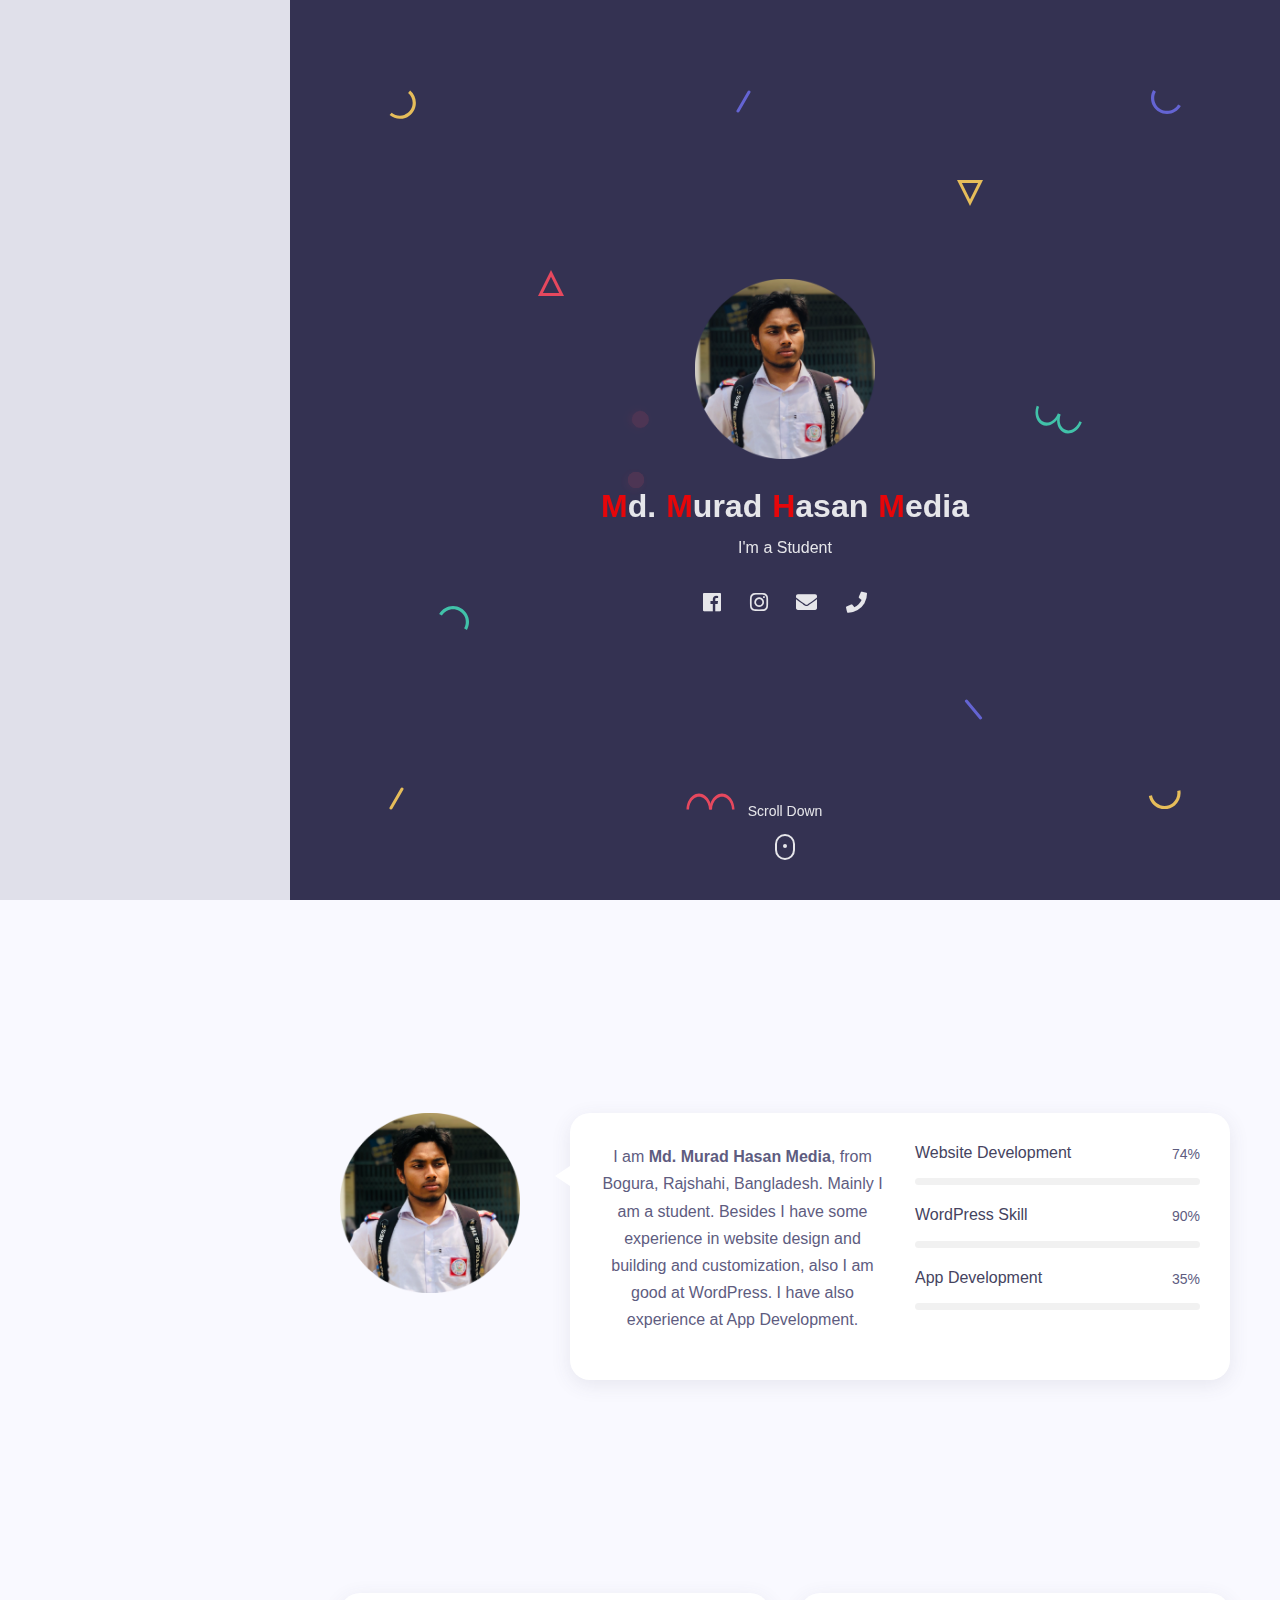
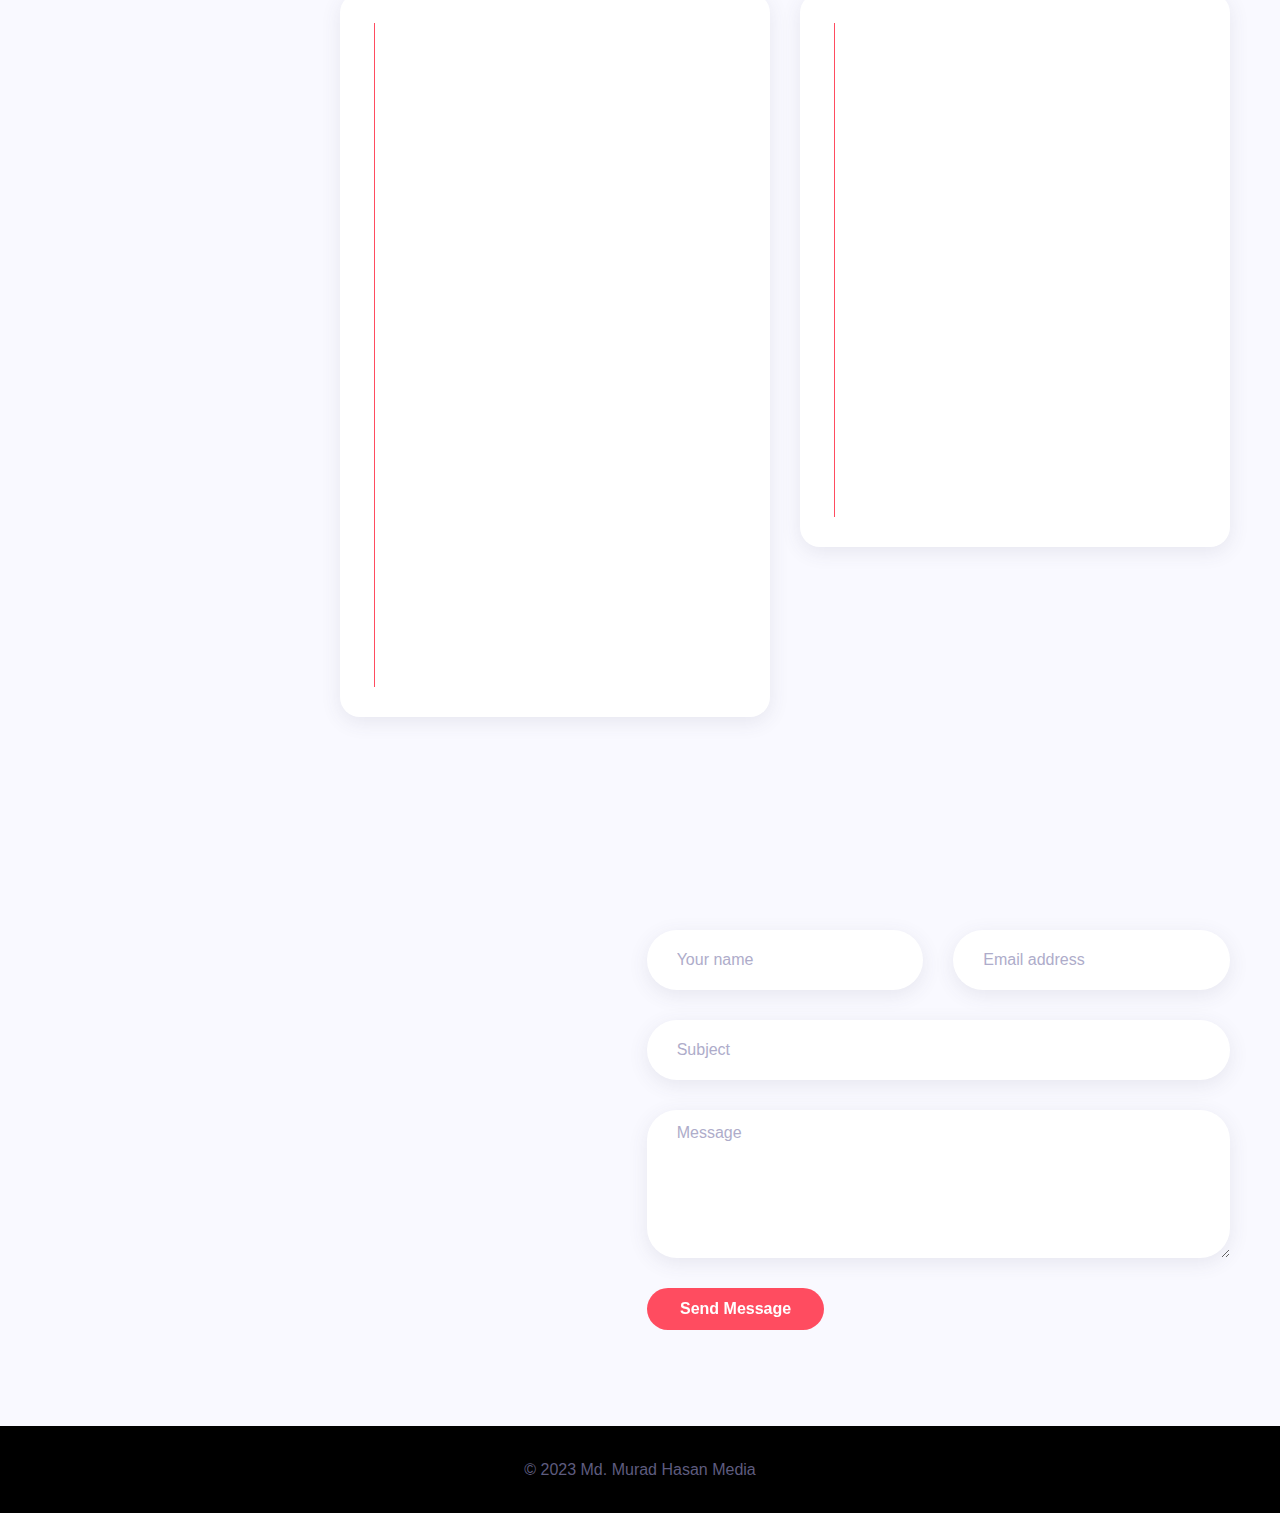
==== index.html @ c16dba88 "Update index.html" ====
<!DOCTYPE html>
<html lang="en-US">

<head>
	<meta http-equiv="Content-Type" content="text/html; charset=UTF-8">
	<title>Md. Murad Hasan Media's Portfolio</title>
	<meta name="description" content="Md. Murad Hasan Media's Portfolio">
	<meta name="viewport" content="width=device-width, initial-scale=1, maximum-scale=1">
	<link rel="shortcut icon" type="image/x-icon" href="images/favicon.png">

	<!-- STYLESHEETS -->
	<link rel="stylesheet" href="css/bootstrap.min.css" type="text/css" media="all">
	<link rel="stylesheet" href="css/all.min.css" type="text/css" media="all">
	<link rel="stylesheet" href="css/simple-line-icons.css" type="text/css" media="all">
	<link rel="stylesheet" href="css/slick.css" type="text/css" media="all">
	<link rel="stylesheet" href="css/animate.css" type="text/css" media="all">
	<link rel="stylesheet" href="css/magnific-popup.css" type="text/css" media="all">
	<link rel="stylesheet" href="css/style.css" type="text/css" media="all">

	<!--[if lt IE 9]>
      <script src="https://oss.maxcdn.com/html5shiv/3.7.2/html5shiv.min.js"></script>
      <script src="https://oss.maxcdn.com/respond/1.4.2/respond.min.js"></script>
    <![endif]-->

</head>

<body>

<!-- Preloader -->
<div id="preloader">
	<div class="outer">
		<!-- Google Chrome -->
		<div class="infinityChrome">
			<div></div>
			<div></div>
			<div></div>
		</div>

		<!-- Safari and others -->
		<div class="infinity">
			<div>
				<span></span>
			</div>
			<div>
				<span></span>
			</div>
			<div>
				<span></span>
			</div>
		</div>
		<!-- Stuff -->
		<svg xmlns="http://www.w3.org/2000/svg" version="1.1" class="goo-outer">
			<defs>
				<filter id="goo">
					<feGaussianBlur in="SourceGraphic" stdDeviation="6" result="blur" />
					<feColorMatrix in="blur" values="1 0 0 0 0  0 1 0 0 0  0 0 1 0 0  0 0 0 18 -7" result="goo" />
					<feBlend in="SourceGraphic" in2="goo" />
				</filter>
			</defs>
		</svg>
	</div>
</div>


<!-- main layout -->
<main class="content">
	
	<!-- section home -->
	<section id="home" class="home d-flex align-items-center">
		<div class="container">

			<!-- intro -->
			<div class="intro">
				<!-- avatar image -->
				<img src="images/profile-pic.png" width="180px" height="200px" alt="Md. Murad Hasan Media" class="mb-4" />

				<!-- info -->
				<h1 class="mb-2 mt-0"><b><font size="6" color="#ff0000">M</font><font size="6" color="#fff">d.</font> <font size="6" color="#ff0000">M</font><font size="6" color="#fff">urad</font> <font size="6" color="#ff0000">H</font><font size="6" color="#fff">asan</font> <font size="6" color="#ff0000">M</font><font size="6" color="#fff">edia</font></b></h1>
				<span>I'm a <span class="text-rotating">Student, Website Designer, Front-End Developer, WordPress Developer, App Developer</span></span>

				<!-- social icons -->
				<ul class="social-icons light list-inline mb-0 mt-4">
					<li class="list-inline-item"><a href="https://www.facebook.com/profile.php?id=100051985358436"><i class="fab fa-facebook"></i></a></li>
					<li class="list-inline-item"><a href="https://instagram.com/mdmuradhasanmedia"><i class="fab fa-instagram"></i></a></li>
					<li class="list-inline-item"><a href="mailto: mdmuradhasanmedia@gmail.com"><i class="fa fa-envelope"></i></a></li>
					
                    <li class="list-inline-item"><a href="tel:+8801576441820"><i class="fa fa-phone"></i></a></li>
					
				</ul>

				
			</div>
			
			<!-- scroll down mouse wheel -->
			<div class="scroll-down">
				<a href="#about" class="mouse-wrapper">
					<span>Scroll Down</span>
					<span class="mouse">
						<span class="wheel"></span>
					</span>
				</a>
			</div>

			<!-- parallax layers -->
			<div class="parallax" data-relative-input="true">

				<svg width="27" height="29" data-depth="0.3" class="layer p1" xmlns="http://www.w3.org/2000/svg"><path d="M21.15625.60099c4.37954 3.67487 6.46544 9.40612 5.47254 15.03526-.9929 5.62915-4.91339 10.30141-10.2846 12.25672-5.37122 1.9553-11.3776.89631-15.75715-2.77856l2.05692-2.45134c3.50315 2.93948 8.3087 3.78663 12.60572 2.22284 4.297-1.5638 7.43381-5.30209 8.22768-9.80537.79387-4.50328-.8749-9.08872-4.37803-12.02821L21.15625.60099z" fill="#FFD15C" fill-rule="evenodd"/></svg>

				<svg width="26" height="26" data-depth="0.2" class="layer p2" xmlns="http://www.w3.org/2000/svg"><path d="M13 3.3541L2.42705 24.5h21.1459L13 3.3541z" stroke="#FF4C60" stroke-width="3" fill="none" fill-rule="evenodd"/></svg>

				<svg width="30" height="25" data-depth="0.3" class="layer p3" xmlns="http://www.w3.org/2000/svg"><path d="M.1436 8.9282C3.00213 3.97706 8.2841.92763 14.00013.92796c5.71605.00032 10.9981 3.04992 13.85641 8 2.8583 4.95007 2.8584 11.0491-.00014 16.00024l-2.77128-1.6c2.28651-3.96036 2.28631-8.84002.00011-12.8002-2.2862-3.96017-6.5124-6.40017-11.08513-6.4-4.57271.00018-8.79872 2.43984-11.08524 6.4002l-2.77128-1.6z" fill="#44D7B6" fill-rule="evenodd"/></svg>

				<svg width="15" height="23" data-depth="0.6" class="layer p4" xmlns="http://www.w3.org/2000/svg"><rect transform="rotate(30 9.86603 10.13397)" x="7" width="3" height="25" rx="1.5" fill="#FFD15C" fill-rule="evenodd"/></svg>

				<svg width="15" height="23" data-depth="0.2" class="layer p5" xmlns="http://www.w3.org/2000/svg"><rect transform="rotate(30 9.86603 10.13397)" x="7" width="3" height="25" rx="1.5" fill="#6C6CE5" fill-rule="evenodd"/></svg>

				<svg width="49" height="17" data-depth="0.5" class="layer p6" xmlns="http://www.w3.org/2000/svg"><g fill="#FF4C60" fill-rule="evenodd"><path d="M.5 16.5c0-5.71709 2.3825-10.99895 6.25-13.8567 3.8675-2.85774 8.6325-2.85774 12.5 0C23.1175 5.50106 25.5 10.78292 25.5 16.5H23c0-4.57303-1.90625-8.79884-5-11.08535-3.09375-2.28652-6.90625-2.28652-10 0C4.90625 7.70116 3 11.92697 3 16.5H.5z"/><path d="M23.5 16.5c0-5.71709 2.3825-10.99895 6.25-13.8567 3.8675-2.85774 8.6325-2.85774 12.5 0C46.1175 5.50106 48.5 10.78292 48.5 16.5H46c0-4.57303-1.90625-8.79884-5-11.08535-3.09375-2.28652-6.90625-2.28652-10 0-3.09375 2.28651-5 6.51232-5 11.08535h-2.5z"/></g></svg>

				<svg width="26" height="26" data-depth="0.4" class="layer p7" xmlns="http://www.w3.org/2000/svg"><path d="M13 22.6459L2.42705 1.5h21.1459L13 22.6459z" stroke="#FFD15C" stroke-width="3" fill="none" fill-rule="evenodd"/></svg>

				<svg width="19" height="21" data-depth="0.3" class="layer p8" xmlns="http://www.w3.org/2000/svg"><rect transform="rotate(-40 6.25252 10.12626)" x="7" width="3" height="25" rx="1.5" fill="#6C6CE5" fill-rule="evenodd"/></svg>

				<svg width="30" height="25" data-depth="0.3" data-depth-y="-1.30" class="layer p9" xmlns="http://www.w3.org/2000/svg"><path d="M29.8564 16.0718c-2.85854 4.95114-8.1405 8.00057-13.85654 8.00024-5.71605-.00032-10.9981-3.04992-13.85641-8-2.8583-4.95007-2.8584-11.0491.00014-16.00024l2.77128 1.6c-2.28651 3.96036-2.28631 8.84002-.00011 12.8002 2.2862 3.96017 6.5124 6.40017 11.08513 6.4 4.57271-.00018 8.79872-2.43984 11.08524-6.4002l2.77128 1.6z" fill="#6C6CE5" fill-rule="evenodd"/></svg>

				<svg width="47" height="29" data-depth="0.2" class="layer p10" xmlns="http://www.w3.org/2000/svg"><g fill="#44D7B6" fill-rule="evenodd"><path d="M46.78878 17.19094c-1.95535 5.3723-6.00068 9.52077-10.61234 10.8834-4.61167 1.36265-9.0893-.26708-11.74616-4.27524-2.65686-4.00817-3.08917-9.78636-1.13381-15.15866l2.34923.85505c-1.56407 4.29724-1.2181 8.92018.90705 12.12693 2.12514 3.20674 5.70772 4.5107 9.39692 3.4202 3.68921-1.0905 6.92581-4.40949 8.48988-8.70673l2.34923.85505z"/><path d="M25.17585 9.32448c-1.95535 5.3723-6.00068 9.52077-10.61234 10.8834-4.61167 1.36264-9.0893-.26708-11.74616-4.27525C.16049 11.92447-.27182 6.14628 1.68354.77398l2.34923.85505c-1.56407 4.29724-1.2181 8.92018.90705 12.12692 2.12514 3.20675 5.70772 4.5107 9.39692 3.4202 3.68921-1.0905 6.92581-4.40948 8.48988-8.70672l2.34923.85505z"/></g></svg>

				<svg width="33" height="20" data-depth="0.5" class="layer p11" xmlns="http://www.w3.org/2000/svg"><path d="M32.36774.34317c.99276 5.63023-1.09332 11.3614-5.47227 15.03536-4.37895 3.67396-10.3855 4.73307-15.75693 2.77837C5.76711 16.2022 1.84665 11.53014.8539 5.8999l3.15139-.55567c.7941 4.50356 3.93083 8.24147 8.22772 9.8056 4.29688 1.56413 9.10275.71673 12.60554-2.2227C28.34133 9.98771 30.01045 5.4024 29.21635.89884l3.15139-.55567z" fill="#FFD15C" fill-rule="evenodd"/></svg>

			</div>
		</div>
		
	</section>

	<!-- section about -->
	<section id="about">

		<div class="container">
			
			<!-- section title -->
			<h2 class="section-title wow fadeInUp">About Me</h2>

			<div class="spacer" data-height="60"></div>
			
			<div class="row">

				<div class="col-md-3">
					<div class="text-center text-md-left">
						<!-- avatar image -->
						<img src="images/profile-pic.png" width="180px" height="200px" alt="Md. Murad Hasan Media" />
					</div>
					<div class="spacer d-md-none d-lg-none" data-height="30"></div>
				</div>

				<div class="col-md-9 triangle-left-md triangle-top-sm">
					<div class="rounded bg-white shadow-dark padding-30">
						<div class="row">
							<div class="col-md-6">
								<!-- about text -->
								<center> <p>I am <b>Md. Murad Hasan Media</b>, from Bogura, Rajshahi, Bangladesh. Mainly I am a student. Besides I have some experience in website design and building and customization, also I am good at WordPress. I have also experience at App Development.</p> </center>
							
								<div class="spacer d-md-none d-lg-none" data-height="30"></div>
							</div>
							<div class="col-md-6">
								<!-- skill item -->
								<div class="skill-item">
									<div class="skill-info clearfix">
										<h4 class="float-left mb-3 mt-0">Website Development</h4>
										<span class="float-right">74%</span>
									</div>
									<div class="progress">
										<div class="progress-bar data-background" role="progressbar" aria-valuemin="0" aria-valuemax="100" aria-valuenow="74" data-color="#FFD15C">
										</div>
									</div>
									<div class="spacer" data-height="20"></div>
								</div>

								<!-- skill item -->
								<div class="skill-item">
									<div class="skill-info clearfix">
										<h4 class="float-left mb-3 mt-0">WordPress Skill</h4>
										<span class="float-right">90%</span>
									</div>
									<div class="progress">
										<div class="progress-bar data-background" role="progressbar" aria-valuemin="0" aria-valuemax="100" aria-valuenow="90" data-color="#FF4C60">
										</div>
									</div>
									<div class="spacer" data-height="20"></div>
								</div>

								<!-- skill item -->
								<div class="skill-item">
									<div class="skill-info clearfix">
										<h4 class="float-left mb-3 mt-0">App Development</h4>
										<span class="float-right">35%</span>
									</div>
									<div class="progress">
										<div class="progress-bar data-background" role="progressbar" aria-valuemin="0" aria-valuemax="100" aria-valuenow="35" data-color="#6C6CE5">
										</div>
									</div>
								</div>
							</div>
						</div>
					</div>
				</div>

			</div>
			<!-- row end -->

			
	</section>
	
	<!-- section experience -->
	<section id="experience">

		<div class="container">
			
			<!-- section title -->
			<h2 class="section-title wow fadeInUp">Experience</h2>

			<div class="spacer" data-height="60"></div>
			
			<div class="row">

				<div class="col-md-6">
					
					<!-- timeline wrapper -->
					<div class="timeline edu bg-white rounded shadow-dark padding-30 overflow-hidden">

						<!-- timeline item -->
						<div class="timeline-container wow fadeInUp">
							<div class="content">
								<span class="time">2021 - Present</span>
								<h3 class="title">Higher Secondary School Certificate</h3>
								<p>I am currently studying in Govt Azizul Haque College, Bagra. I am a student of HSC 2023 batch.</p>
							</div>
						</div>

						<!-- timeline item -->
						<div class="timeline-container wow fadeInUp" data-wow-delay="0.2s">
							<div class="content">
								<span class="time">2018 - 2021</span>
								<h3 class="title">Secondary School Certificate</h3>
								<p>Undoubtedly, by clearing the SSC exam, one gets a chance to get into the college. I got admission in college by getting good result in HSC exam from Bogra Cantonment Public School and College. </p>
							</div>
						</div>

						<!-- timeline item -->
						<div class="timeline-container wow fadeInUp" data-wow-delay="0.4s">
							<div class="content">
								<span class="time">2016 - 2018</span>
								<h3 class="title">Junior School Certificate</h3>
								<p>I worked very hard and got promoted to the next class by getting very good result in JSC exam. I attended JSC exam from Bagra Cantonment Public School and College.</p>
							</div>
						</div>

						<!-- main line -->
						<span class="line"></span>

					</div>

				</div>

				<div class="col-md-6">
					
					<!-- responsive spacer -->
					<div class="spacer d-md-none d-lg-none" data-height="30"></div>

					<!-- timeline wrapper -->
					<div class="timeline exp bg-white rounded shadow-dark padding-30 overflow-hidden">

						<!-- timeline item -->
						<div class="timeline-container wow fadeInUp">
							<div class="content">
								<h3 class="title">Web Designer</h3>
								<p>I have been involved in the web design profession for the past few years. I have already completed 6 to 7 projects. Also I have considerable knowledge about webhosting.</p>
							</div>
						</div>

						<!-- timeline item -->
						<div class="timeline-container wow fadeInUp" data-wow-delay="0.2s">
							<div class="content">
								
								<h3 class="title">Front-End Developer</h3>
								<p>Lorem ipsum dolor sit amet quo ei simul congue exerci ad nec admodum perfecto.</p>
							</div>
						</div>

						<!-- timeline item -->
						<div class="timeline-container wow fadeInUp" data-wow-delay="0.4s">
							<div class="content">
								<span class="time">2013 - 2009</span>
								<h3 class="title">Back-End Developer</h3>
								<p>Lorem ipsum dolor sit amet quo ei simul congue exerci ad nec admodum perfecto.</p>
							</div>
						</div>

						<!-- main line -->
						<span class="line"></span>

					</div>

				</div>

			</div>

		</div>
		
	</section>
	
	
	
	<!-- section contact -->
	<section id="contact">

		<div class="container">
			
			<!-- section title -->
			<h2 class="section-title wow fadeInUp">Get In Touch</h2>

			<div class="spacer" data-height="60"></div>
			
			<div class="row">
				
				<div class="col-md-4">
					<!-- contact info -->
					<div class="contact-info">
						<h3 class="wow fadeInUp">Let's talk about everything!</h3>
						<p class="wow fadeInUp">Don't like forms? Send me an <a href="mailto:name@example.com">email</a>. 👋</p>
					</div>
				</div>

				<div class="col-md-8">
					<!-- Contact Form -->
					<form id="contact-form" class="contact-form mt-6" method="post" action="https://jthemes.net/themes/html/bolby/demo/form/contact.php">
						
						<div class="messages"></div>
						
						<div class="row">
							<div class="column col-md-6">
								<!-- Name input -->
								<div class="form-group">
									<input type="text" class="form-control" name="InputName" id="InputName" placeholder="Your name" required="required" data-error="Name is required.">
									<div class="help-block with-errors"></div>
								</div>
							</div>
							
							<div class="column col-md-6">
								<!-- Email input -->
								<div class="form-group">
									<input type="email" class="form-control" id="InputEmail" name="InputEmail" placeholder="Email address" required="required" data-error="Email is required.">
									<div class="help-block with-errors"></div>
								</div>
							</div>

							<div class="column col-md-12">
								<!-- Email input -->
								<div class="form-group">
									<input type="text" class="form-control" id="InputSubject" name="InputSubject" placeholder="Subject" required="required" data-error="Subject is required.">
									<div class="help-block with-errors"></div>
								</div>
							</div>
					
							<div class="column col-md-12">
								<!-- Message textarea -->
								<div class="form-group">
									<textarea name="InputMessage" id="InputMessage" class="form-control" rows="5" placeholder="Message" required="required" data-error="Message is required."></textarea>
									<div class="help-block with-errors"></div>
								</div>
							</div>
						</div>

						<button type="submit" name="submit" id="submit" value="Submit" class="btn btn-default">Send Message</button><!-- Send Button -->

					</form>
					<!-- Contact Form end -->
				</div>

			</div>

		</div>

	</section>

	<div class="spacer" data-height="96"></div>
	
</main>
<div class="box squared  padding-30 data-background text-center shadow-white" data-color="#000">
<!-- site footer -->
	<div class="footer">
		<!-- copyright text -->
		<span class="copyright">© 2023 Md. Murad Hasan Media</span>
	</div>
	</div>

<!-- Go to top button -->
<a href="javascript:" id="return-to-top"><i class="fas fa-arrow-up"></i></a>

<!-- SCRIPTS -->
<script src="js/jquery-1.12.3.min.js"></script>
<script src="js/jquery.easing.min.js"></script>
<script src="js/jquery.waypoints.min.js"></script>
<script src="js/jquery.counterup.min.js"></script>
<script src="js/popper.min.js"></script>
<script src="js/bootstrap.min.js"></script>
<script src="js/isotope.pkgd.min.js"></script>
<script src="js/infinite-scroll.min.js"></script>
<script src="js/imagesloaded.pkgd.min.js"></script>
<script src="js/slick.min.js"></script>
<script src="js/contact.js"></script>
<script src="js/validator.js"></script>
<script src="js/wow.min.js"></script>
<script src="js/morphext.min.js"></script>
<script src="js/parallax.min.js"></script>
<script src="js/jquery.magnific-popup.min.js"></script>
<script src="js/custom.js"></script>

</body>
</html>
---- css/simple-line-icons.css ----
@font-face {
  font-family: 'simple-line-icons';
  src: url('../fonts/Simple-Line-Iconsb26c.eot');
  src: url('../fonts/Simple-Line-Iconsb26c.eot#iefix') format('embedded-opentype'), url('../fonts/Simple-Line-Iconsb26c.html') format('woff2'), url('../fonts/Simple-Line-Iconsb26c.ttf') format('truetype'), url('../fonts/Simple-Line-Iconsb26c.woff') format('woff'), url('../fonts/Simple-Line-Iconsb26c.svg#simple-line-icons') format('svg');
  font-weight: normal;
  font-style: normal;
}
/*
 Use the following CSS code if you want to have a class per icon.
 Instead of a list of all class selectors, you can use the generic [class*="icon-"] selector, but it's slower:
*/
.icon-user,
.icon-people,
.icon-user-female,
.icon-user-follow,
.icon-user-following,
.icon-user-unfollow,
.icon-login,
.icon-logout,
.icon-emotsmile,
.icon-phone,
.icon-call-end,
.icon-call-in,
.icon-call-out,
.icon-map,
.icon-location-pin,
.icon-direction,
.icon-directions,
.icon-compass,
.icon-layers,
.icon-menu,
.icon-list,
.icon-options-vertical,
.icon-options,
.icon-arrow-down,
.icon-arrow-left,
.icon-arrow-right,
.icon-arrow-up,
.icon-arrow-up-circle,
.icon-arrow-left-circle,
.icon-arrow-right-circle,
.icon-arrow-down-circle,
.icon-check,
.icon-clock,
.icon-plus,
.icon-minus,
.icon-close,
.icon-event,
.icon-exclamation,
.icon-organization,
.icon-trophy,
.icon-screen-smartphone,
.icon-screen-desktop,
.icon-plane,
.icon-notebook,
.icon-mustache,
.icon-mouse,
.icon-magnet,
.icon-energy,
.icon-disc,
.icon-cursor,
.icon-cursor-move,
.icon-crop,
.icon-chemistry,
.icon-speedometer,
.icon-shield,
.icon-screen-tablet,
.icon-magic-wand,
.icon-hourglass,
.icon-graduation,
.icon-ghost,
.icon-game-controller,
.icon-fire,
.icon-eyeglass,
.icon-envelope-open,
.icon-envelope-letter,
.icon-bell,
.icon-badge,
.icon-anchor,
.icon-wallet,
.icon-vector,
.icon-speech,
.icon-puzzle,
.icon-printer,
.icon-present,
.icon-playlist,
.icon-pin,
.icon-picture,
.icon-handbag,
.icon-globe-alt,
.icon-globe,
.icon-folder-alt,
.icon-folder,
.icon-film,
.icon-feed,
.icon-drop,
.icon-drawer,
.icon-docs,
.icon-doc,
.icon-diamond,
.icon-cup,
.icon-calculator,
.icon-bubbles,
.icon-briefcase,
.icon-book-open,
.icon-basket-loaded,
.icon-basket,
.icon-bag,
.icon-action-undo,
.icon-action-redo,
.icon-wrench,
.icon-umbrella,
.icon-trash,
.icon-tag,
.icon-support,
.icon-frame,
.icon-size-fullscreen,
.icon-size-actual,
.icon-shuffle,
.icon-share-alt,
.icon-share,
.icon-rocket,
.icon-question,
.icon-pie-chart,
.icon-pencil,
.icon-note,
.icon-loop,
.icon-home,
.icon-grid,
.icon-graph,
.icon-microphone,
.icon-music-tone-alt,
.icon-music-tone,
.icon-earphones-alt,
.icon-earphones,
.icon-equalizer,
.icon-like,
.icon-dislike,
.icon-control-start,
.icon-control-rewind,
.icon-control-play,
.icon-control-pause,
.icon-control-forward,
.icon-control-end,
.icon-volume-1,
.icon-volume-2,
.icon-volume-off,
.icon-calendar,
.icon-bulb,
.icon-chart,
.icon-ban,
.icon-bubble,
.icon-camrecorder,
.icon-camera,
.icon-cloud-download,
.icon-cloud-upload,
.icon-envelope,
.icon-eye,
.icon-flag,
.icon-heart,
.icon-info,
.icon-key,
.icon-link,
.icon-lock,
.icon-lock-open,
.icon-magnifier,
.icon-magnifier-add,
.icon-magnifier-remove,
.icon-paper-clip,
.icon-paper-plane,
.icon-power,
.icon-refresh,
.icon-reload,
.icon-settings,
.icon-star,
.icon-symbol-female,
.icon-symbol-male,
.icon-target,
.icon-credit-card,
.icon-paypal,
.icon-social-tumblr,
.icon-social-twitter,
.icon-social-facebook,
.icon-social-instagram,
.icon-social-linkedin,
.icon-social-pinterest,
.icon-social-github,
.icon-social-google,
.icon-social-reddit,
.icon-social-skype,
.icon-social-dribbble,
.icon-social-behance,
.icon-social-foursqare,
.icon-social-soundcloud,
.icon-social-spotify,
.icon-social-stumbleupon,
.icon-social-youtube,
.icon-social-dropbox,
.icon-social-vkontakte,
.icon-social-steam {
  font-family: 'simple-line-icons';
  speak: none;
  font-style: normal;
  font-weight: normal;
  font-variant: normal;
  text-transform: none;
  line-height: 1;
  /* Better Font Rendering =========== */
  -webkit-font-smoothing: antialiased;
  -moz-osx-font-smoothing: grayscale;
}
.icon-user:before {
  content: "\e005";
}
.icon-people:before {
  content: "\e001";
}
.icon-user-female:before {
  content: "\e000";
}
.icon-user-follow:before {
  content: "\e002";
}
.icon-user-following:before {
  content: "\e003";
}
.icon-user-unfollow:before {
  content: "\e004";
}
.icon-login:before {
  content: "\e066";
}
.icon-logout:before {
  content: "\e065";
}
.icon-emotsmile:before {
  content: "\e021";
}
.icon-phone:before {
  content: "\e600";
}
.icon-call-end:before {
  content: "\e048";
}
.icon-call-in:before {
  content: "\e047";
}
.icon-call-out:before {
  content: "\e046";
}
.icon-map:before {
  content: "\e033";
}
.icon-location-pin:before {
  content: "\e096";
}
.icon-direction:before {
  content: "\e042";
}
.icon-directions:before {
  content: "\e041";
}
.icon-compass:before {
  content: "\e045";
}
.icon-layers:before {
  content: "\e034";
}
.icon-menu:before {
  content: "\e601";
}
.icon-list:before {
  content: "\e067";
}
.icon-options-vertical:before {
  content: "\e602";
}
.icon-options:before {
  content: "\e603";
}
.icon-arrow-down:before {
  content: "\e604";
}
.icon-arrow-left:before {
  content: "\e605";
}
.icon-arrow-right:before {
  content: "\e606";
}
.icon-arrow-up:before {
  content: "\e607";
}
.icon-arrow-up-circle:before {
  content: "\e078";
}
.icon-arrow-left-circle:before {
  content: "\e07a";
}
.icon-arrow-right-circle:before {
  content: "\e079";
}
.icon-arrow-down-circle:before {
  content: "\e07b";
}
.icon-check:before {
  content: "\e080";
}
.icon-clock:before {
  content: "\e081";
}
.icon-plus:before {
  content: "\e095";
}
.icon-minus:before {
  content: "\e615";
}
.icon-close:before {
  content: "\e082";
}
.icon-event:before {
  content: "\e619";
}
.icon-exclamation:before {
  content: "\e617";
}
.icon-organization:before {
  content: "\e616";
}
.icon-trophy:before {
  content: "\e006";
}
.icon-screen-smartphone:before {
  content: "\e010";
}
.icon-screen-desktop:before {
  content: "\e011";
}
.icon-plane:before {
  content: "\e012";
}
.icon-notebook:before {
  content: "\e013";
}
.icon-mustache:before {
  content: "\e014";
}
.icon-mouse:before {
  content: "\e015";
}
.icon-magnet:before {
  content: "\e016";
}
.icon-energy:before {
  content: "\e020";
}
.icon-disc:before {
  content: "\e022";
}
.icon-cursor:before {
  content: "\e06e";
}
.icon-cursor-move:before {
  content: "\e023";
}
.icon-crop:before {
  content: "\e024";
}
.icon-chemistry:before {
  content: "\e026";
}
.icon-speedometer:before {
  content: "\e007";
}
.icon-shield:before {
  content: "\e00e";
}
.icon-screen-tablet:before {
  content: "\e00f";
}
.icon-magic-wand:before {
  content: "\e017";
}
.icon-hourglass:before {
  content: "\e018";
}
.icon-graduation:before {
  content: "\e019";
}
.icon-ghost:before {
  content: "\e01a";
}
.icon-game-controller:before {
  content: "\e01b";
}
.icon-fire:before {
  content: "\e01c";
}
.icon-eyeglass:before {
  content: "\e01d";
}
.icon-envelope-open:before {
  content: "\e01e";
}
.icon-envelope-letter:before {
  content: "\e01f";
}
.icon-bell:before {
  content: "\e027";
}
.icon-badge:before {
  content: "\e028";
}
.icon-anchor:before {
  content: "\e029";
}
.icon-wallet:before {
  content: "\e02a";
}
.icon-vector:before {
  content: "\e02b";
}
.icon-speech:before {
  content: "\e02c";
}
.icon-puzzle:before {
  content: "\e02d";
}
.icon-printer:before {
  content: "\e02e";
}
.icon-present:before {
  content: "\e02f";
}
.icon-playlist:before {
  content: "\e030";
}
.icon-pin:before {
  content: "\e031";
}
.icon-picture:before {
  content: "\e032";
}
.icon-handbag:before {
  content: "\e035";
}
.icon-globe-alt:before {
  content: "\e036";
}
.icon-globe:before {
  content: "\e037";
}
.icon-folder-alt:before {
  content: "\e039";
}
.icon-folder:before {
  content: "\e089";
}
.icon-film:before {
  content: "\e03a";
}
.icon-feed:before {
  content: "\e03b";
}
.icon-drop:before {
  content: "\e03e";
}
.icon-drawer:before {
  content: "\e03f";
}
.icon-docs:before {
  content: "\e040";
}
.icon-doc:before {
  content: "\e085";
}
.icon-diamond:before {
  content: "\e043";
}
.icon-cup:before {
  content: "\e044";
}
.icon-calculator:before {
  content: "\e049";
}
.icon-bubbles:before {
  content: "\e04a";
}
.icon-briefcase:before {
  content: "\e04b";
}
.icon-book-open:before {
  content: "\e04c";
}
.icon-basket-loaded:before {
  content: "\e04d";
}
.icon-basket:before {
  content: "\e04e";
}
.icon-bag:before {
  content: "\e04f";
}
.icon-action-undo:before {
  content: "\e050";
}
.icon-action-redo:before {
  content: "\e051";
}
.icon-wrench:before {
  content: "\e052";
}
.icon-umbrella:before {
  content: "\e053";
}
.icon-trash:before {
  content: "\e054";
}
.icon-tag:before {
  content: "\e055";
}
.icon-support:before {
  content: "\e056";
}
.icon-frame:before {
  content: "\e038";
}
.icon-size-fullscreen:before {
  content: "\e057";
}
.icon-size-actual:before {
  content: "\e058";
}
.icon-shuffle:before {
  content: "\e059";
}
.icon-share-alt:before {
  content: "\e05a";
}
.icon-share:before {
  content: "\e05b";
}
.icon-rocket:before {
  content: "\e05c";
}
.icon-question:before {
  content: "\e05d";
}
.icon-pie-chart:before {
  content: "\e05e";
}
.icon-pencil:before {
  content: "\e05f";
}
.icon-note:before {
  content: "\e060";
}
.icon-loop:before {
  content: "\e064";
}
.icon-home:before {
  content: "\e069";
}
.icon-grid:before {
  content: "\e06a";
}
.icon-graph:before {
  content: "\e06b";
}
.icon-microphone:before {
  content: "\e063";
}
.icon-music-tone-alt:before {
  content: "\e061";
}
.icon-music-tone:before {
  content: "\e062";
}
.icon-earphones-alt:before {
  content: "\e03c";
}
.icon-earphones:before {
  content: "\e03d";
}
.icon-equalizer:before {
  content: "\e06c";
}
.icon-like:before {
  content: "\e068";
}
.icon-dislike:before {
  content: "\e06d";
}
.icon-control-start:before {
  content: "\e06f";
}
.icon-control-rewind:before {
  content: "\e070";
}
.icon-control-play:before {
  content: "\e071";
}
.icon-control-pause:before {
  content: "\e072";
}
.icon-control-forward:before {
  content: "\e073";
}
.icon-control-end:before {
  content: "\e074";
}
.icon-volume-1:before {
  content: "\e09f";
}
.icon-volume-2:before {
  content: "\e0a0";
}
.icon-volume-off:before {
  content: "\e0a1";
}
.icon-calendar:before {
  content: "\e075";
}
.icon-bulb:before {
  content: "\e076";
}
.icon-chart:before {
  content: "\e077";
}
.icon-ban:before {
  content: "\e07c";
}
.icon-bubble:before {
  content: "\e07d";
}
.icon-camrecorder:before {
  content: "\e07e";
}
.icon-camera:before {
  content: "\e07f";
}
.icon-cloud-download:before {
  content: "\e083";
}
.icon-cloud-upload:before {
  content: "\e084";
}
.icon-envelope:before {
  content: "\e086";
}
.icon-eye:before {
  content: "\e087";
}
.icon-flag:before {
  content: "\e088";
}
.icon-heart:before {
  content: "\e08a";
}
.icon-info:before {
  content: "\e08b";
}
.icon-key:before {
  content: "\e08c";
}
.icon-link:before {
  content: "\e08d";
}
.icon-lock:before {
  content: "\e08e";
}
.icon-lock-open:before {
  content: "\e08f";
}
.icon-magnifier:before {
  content: "\e090";
}
.icon-magnifier-add:before {
  content: "\e091";
}
.icon-magnifier-remove:before {
  content: "\e092";
}
.icon-paper-clip:before {
  content: "\e093";
}
.icon-paper-plane:before {
  content: "\e094";
}
.icon-power:before {
  content: "\e097";
}
.icon-refresh:before {
  content: "\e098";
}
.icon-reload:before {
  content: "\e099";
}
.icon-settings:before {
  content: "\e09a";
}
.icon-star:before {
  content: "\e09b";
}
.icon-symbol-female:before {
  content: "\e09c";
}
.icon-symbol-male:before {
  content: "\e09d";
}
.icon-target:before {
  content: "\e09e";
}
.icon-credit-card:before {
  content: "\e025";
}
.icon-paypal:before {
  content: "\e608";
}
.icon-social-tumblr:before {
  content: "\e00a";
}
.icon-social-twitter:before {
  content: "\e009";
}
.icon-social-facebook:before {
  content: "\e00b";
}
.icon-social-instagram:before {
  content: "\e609";
}
.icon-social-linkedin:before {
  content: "\e60a";
}
.icon-social-pinterest:before {
  content: "\e60b";
}
.icon-social-github:before {
  content: "\e60c";
}
.icon-social-google:before {
  content: "\e60d";
}
.icon-social-reddit:before {
  content: "\e60e";
}
.icon-social-skype:before {
  content: "\e60f";
}
.icon-social-dribbble:before {
  content: "\e00d";
}
.icon-social-behance:before {
  content: "\e610";
}
.icon-social-foursqare:before {
  content: "\e611";
}
.icon-social-soundcloud:before {
  content: "\e612";
}
.icon-social-spotify:before {
  content: "\e613";
}
.icon-social-stumbleupon:before {
  content: "\e614";
}
.icon-social-youtube:before {
  content: "\e008";
}
.icon-social-dropbox:before {
  content: "\e00c";
}
.icon-social-vkontakte:before {
  content: "\e618";
}
.icon-social-steam:before {
  content: "\e620";
}
---- css/style.css ----
@charset "UTF-8";
/*
Template Name: Bolby
Version: 1.0
Author: PxlSolutions
Author URI: http://themeforest.net/user/pxlsolutions
Description: Portfolio/CV/Resume HTML Template

[TABLE OF CONTENTS]

01. Base
02. Typography
03. Preloader
04. Header
05. Sections
06. Parallax Shapes
07. Skills
08. Service
09. Portfolio
10. Facts
11. Prices
12. Testimonials
13. Blog
14. Clients
15. Contact
16. Helper
17. Dark Mode
18. Buttons
19. Bootstrap Components
20. Theme elements
21. Slick
22. Responsive

*/
@import url("../../../../../../external.html?link=https://fonts.googleapis.com/css?family=Rubik:300,300i,400,400i,500,500i,700,700i,900,900i&amp;display=swap&amp;subset=cyrillic");
/*=================================================================*/
/*                      BASE                              
/*=================================================================*/
* {
  margin: 0;
  padding: 0;
}

html {
  margin: 0 !important;
  overflow: auto !important;
}

body {
  color: #5E5C7F;
  background-color: #F9F9FF;
  font-family: "Rubik", sans-serif;
  font-size: 16px;
  line-height: 1.7;
  overflow-x: hidden;
  -webkit-font-smoothing: antialiased;
  -moz-osx-font-smoothing: grayscale;
}

img {
  max-width: 100%;
  height: auto;
}

.text-center {
  text-align: center;
}

.text-left {
  text-align: left;
}

.text-right {
  text-align: right;
}

.relative {
  position: relative;
}

/*=================================================================*/
/*                      TYPOGRAPHY                              
/*=================================================================*/
h1, h2, h3, h4, h5, h6 {
  color: #454360;
  font-family: "Rubik", sans-serif;
  font-weight: 700;
  margin: 20px 0;
}

h1 {
  font-size: 36px;
}

h2 {
  font-size: 28px;
}

h3 {
  font-size: 24px;
}

h4 {
  font-size: 18px;
}

a {
  color: #FF4C60;
  outline: 0;
  -webkit-transition: all 0.3s ease-in-out;
  -o-transition: all 0.3s ease-in-out;
  transition: all 0.3s ease-in-out;
}
a:hover {
  color: #353353;
  text-decoration: none;
}
a:focus {
  outline: 0;
}

blockquote {
  padding: 20px 20px;
  margin: 0 0 20px;
  font-size: 16px;
  background: #F7F7F7;
  border-radius: 10px;
}

blockquote p {
  line-height: 1.6;
}

/* === Pre === */
pre {
  display: block;
  padding: 9.5px;
  margin: 0 0 10px;
  font-size: 13px;
  line-height: 1.42857143;
  color: #333;
  word-break: break-all;
  word-wrap: break-word;
  background-color: #f5f5f5;
  border: 1px solid #ccc;
  border-radius: 0;
}

/*=================================================================*/
/*                      PRELOADER                              
/*=================================================================*/
.infinity {
  width: 120px;
  height: 60px;
  position: relative;
}
.infinity div,
.infinity span {
  position: absolute;
}
.infinity div {
  top: 0;
  left: 50%;
  width: 60px;
  height: 60px;
  -webkit-animation: rotate 6.9s linear infinite;
          animation: rotate 6.9s linear infinite;
}
.infinity div span {
  left: -8px;
  top: 50%;
  margin: -8px 0 0 0;
  width: 16px;
  height: 16px;
  display: block;
  background: #FF4C60;
  -webkit-box-shadow: 2px 2px 8px rgba(255, 76, 96, 0.09);
          box-shadow: 2px 2px 8px rgba(255, 76, 96, 0.09);
  border-radius: 50%;
  -webkit-transform: rotate(90deg);
      -ms-transform: rotate(90deg);
          transform: rotate(90deg);
  -webkit-animation: move 6.9s linear infinite;
          animation: move 6.9s linear infinite;
}
.infinity div span:before, .infinity div span:after {
  content: "";
  position: absolute;
  display: block;
  border-radius: 50%;
  width: 14px;
  height: 14px;
  background: inherit;
  top: 50%;
  left: 50%;
  margin: -7px 0 0 -7px;
  -webkit-box-shadow: inherit;
          box-shadow: inherit;
}
.infinity div span:before {
  -webkit-animation: drop1 0.8s linear infinite;
          animation: drop1 0.8s linear infinite;
}
.infinity div span:after {
  -webkit-animation: drop2 0.8s linear infinite 0.4s;
          animation: drop2 0.8s linear infinite 0.4s;
}
.infinity div:nth-child(2) {
  -webkit-animation-delay: -2.3s;
          animation-delay: -2.3s;
}
.infinity div:nth-child(2) span {
  -webkit-animation-delay: -2.3s;
          animation-delay: -2.3s;
}
.infinity div:nth-child(3) {
  -webkit-animation-delay: -4.6s;
          animation-delay: -4.6s;
}
.infinity div:nth-child(3) span {
  -webkit-animation-delay: -4.6s;
          animation-delay: -4.6s;
}

.infinityChrome {
  width: 128px;
  height: 60px;
}
.infinityChrome div {
  position: absolute;
  width: 16px;
  height: 16px;
  background: #FF4C60;
  -webkit-box-shadow: 2px 2px 8px rgba(255, 76, 96, 0.09);
          box-shadow: 2px 2px 8px rgba(255, 76, 96, 0.09);
  border-radius: 50%;
  -webkit-animation: moveSvg 6.9s linear infinite;
          animation: moveSvg 6.9s linear infinite;
  -webkit-filter: url(#goo);
  filter: url(#goo);
  -webkit-transform: scaleX(-1);
      -ms-transform: scaleX(-1);
          transform: scaleX(-1);
  offset-path: path("M64.3636364,29.4064278 C77.8909091,43.5203348 84.4363636,56 98.5454545,56 C112.654545,56 124,44.4117395 124,30.0006975 C124,15.5896556 112.654545,3.85282763 98.5454545,4.00139508 C84.4363636,4.14996252 79.2,14.6982509 66.4,29.4064278 C53.4545455,42.4803627 43.5636364,56 29.4545455,56 C15.3454545,56 4,44.4117395 4,30.0006975 C4,15.5896556 15.3454545,4.00139508 29.4545455,4.00139508 C43.5636364,4.00139508 53.1636364,17.8181672 64.3636364,29.4064278 Z");
}
.infinityChrome div:before, .infinityChrome div:after {
  content: "";
  position: absolute;
  display: block;
  border-radius: 50%;
  width: 14px;
  height: 14px;
  background: inherit;
  top: 50%;
  left: 50%;
  margin: -7px 0 0 -7px;
  -webkit-box-shadow: inherit;
          box-shadow: inherit;
}
.infinityChrome div:before {
  -webkit-animation: drop1 0.8s linear infinite;
          animation: drop1 0.8s linear infinite;
}
.infinityChrome div:after {
  -webkit-animation: drop2 0.8s linear infinite 0.4s;
          animation: drop2 0.8s linear infinite 0.4s;
}
.infinityChrome div:nth-child(2) {
  -webkit-animation-delay: -2.3s;
          animation-delay: -2.3s;
}
.infinityChrome div:nth-child(3) {
  -webkit-animation-delay: -4.6s;
          animation-delay: -4.6s;
}

@-webkit-keyframes moveSvg {
  0% {
    offset-distance: 0%;
  }
  25% {
    background: #6C6CE5;
  }
  75% {
    background: #FFD15C;
  }
  100% {
    offset-distance: 100%;
  }
}

@keyframes moveSvg {
  0% {
    offset-distance: 0%;
  }
  25% {
    background: #6C6CE5;
  }
  75% {
    background: #FFD15C;
  }
  100% {
    offset-distance: 100%;
  }
}
@-webkit-keyframes rotate {
  50% {
    -webkit-transform: rotate(360deg);
            transform: rotate(360deg);
    margin-left: 0;
  }
  50.0001%, 100% {
    margin-left: -60px;
  }
}
@keyframes rotate {
  50% {
    -webkit-transform: rotate(360deg);
            transform: rotate(360deg);
    margin-left: 0;
  }
  50.0001%, 100% {
    margin-left: -60px;
  }
}
@-webkit-keyframes move {
  0%, 50% {
    left: -8px;
  }
  25% {
    background: #FFD15C;
  }
  75% {
    background: #6C6CE5;
  }
  50.0001%, 100% {
    left: auto;
    right: -8px;
  }
}
@keyframes move {
  0%, 50% {
    left: -8px;
  }
  25% {
    background: #FFD15C;
  }
  75% {
    background: #6C6CE5;
  }
  50.0001%, 100% {
    left: auto;
    right: -8px;
  }
}
@-webkit-keyframes drop1 {
  100% {
    -webkit-transform: translate(32px, 8px) scale(0);
            transform: translate(32px, 8px) scale(0);
  }
}
@keyframes drop1 {
  100% {
    -webkit-transform: translate(32px, 8px) scale(0);
            transform: translate(32px, 8px) scale(0);
  }
}
@-webkit-keyframes drop2 {
  0% {
    -webkit-transform: translate(0, 0) scale(0.9);
            transform: translate(0, 0) scale(0.9);
  }
  100% {
    -webkit-transform: translate(32px, -8px) scale(0);
            transform: translate(32px, -8px) scale(0);
  }
}
@keyframes drop2 {
  0% {
    -webkit-transform: translate(0, 0) scale(0.9);
            transform: translate(0, 0) scale(0.9);
  }
  100% {
    -webkit-transform: translate(32px, -8px) scale(0);
            transform: translate(32px, -8px) scale(0);
  }
}
#preloader {
  background: #353353;
  height: 100%;
  position: fixed;
  width: 100%;
  z-index: 1031;
}
#preloader .outer {
  position: absolute;
  top: 50%;
  left: 50%;
  -webkit-transform: translate(-50%, -50%);
      -ms-transform: translate(-50%, -50%);
          transform: translate(-50%, -50%);
}
#preloader.light {
  background: #F9F9FF;
}

.goo-outer {
  display: none;
}

/*=================================================================*/
/*                      HEADER                              
/*=================================================================*/
header.desktop-header-1 {
  color: #FFF;
  border-right: solid 1px rgba(255, 255, 255, 0.1);
  background: #353353;
  padding: 50px 40px 40px;
  position: fixed;
  left: 0;
  overflow-y: auto;
  overflow-x: hidden;
  height: 100vh;
  min-height: 100vh;
  top: 0;
  width: 290px;
  z-index: 1;
  -webkit-transform: translateX(0);
  -ms-transform: translateX(0);
  transform: translateX(0);
  -webkit-transition: all 0.3s ease-in-out;
  -o-transition: all 0.3s ease-in-out;
  transition: all 0.3s ease-in-out;
  /* === Vertical Menu === */
  /* === Submenu === */
}
header.desktop-header-1.open {
  -webkit-transform: translateX(0);
  -ms-transform: translateX(0);
  transform: translateX(0);
}
header.desktop-header-1 .vertical-menu {
  list-style: none;
  padding: 0;
  margin-bottom: 130px;
  margin-top: 130px;
}
header.desktop-header-1 .vertical-menu li.openmenu > a {
  color: #000;
}
header.desktop-header-1 .vertical-menu li.openmenu .switch {
  -webkit-transform: rotate(45deg);
  -ms-transform: rotate(45deg);
  transform: rotate(45deg);
}
header.desktop-header-1 .vertical-menu li {
  padding: 8px 0;
  position: relative;
  list-style: none;
  -webkit-transition: all 0.2s ease-in-out;
  -o-transition: all 0.2s ease-in-out;
  transition: all 0.2s ease-in-out;
}
header.desktop-header-1 .vertical-menu li a:hover {
  color: #FFD15C;
}
header.desktop-header-1 .vertical-menu li i {
  color: #FFD15C;
  margin-right: 20px;
}
header.desktop-header-1 .vertical-menu li .switch {
  font-size: 30px;
  display: inline-block;
  padding: 0 14px;
  line-height: 1;
  cursor: pointer;
  color: #000;
  position: absolute;
  top: 24px;
  -webkit-transform: rotate(0deg);
  -ms-transform: rotate(0deg);
  transform: rotate(0deg);
  -webkit-transition: all 0.2s ease-in-out;
  -o-transition: all 0.2s ease-in-out;
  transition: all 0.2s ease-in-out;
  -webkit-backface-visibility: hidden;
}
header.desktop-header-1 .vertical-menu li a {
  color: #FFF;
  font-family: "Rubik", sans-serif;
  font-size: 16px;
  font-weight: 700;
  width: 100%;
  text-decoration: none;
  position: relative;
}
header.desktop-header-1 .vertical-menu li a.nav-link {
  display: initial;
  padding: 0;
}
header.desktop-header-1 .vertical-menu li .nav-link.active {
  color: #FFD15C;
}
header.desktop-header-1 .submenu {
  display: none;
  padding: 0;
}
header.desktop-header-1 .submenu li a {
  color: #000;
  font-size: 18px;
  font-weight: 700;
}
header.desktop-header-1 .submenu li a:after {
  height: 3px;
}
header.desktop-header-1 .submenu li a:hover:after {
  width: 100%;
  height: 3px;
}
header.desktop-header-1 .submenu li a:hover {
  color: #000;
}
header.desktop-header-1 .footer {
  margin-top: auto;
}
header.desktop-header-1 .copyright {
  color: #9C9AB3;
  font-size: 14px;
}
header.desktop-header-1.light {
  background: #F9F9FF;
  border-right: solid 1px rgba(0, 0, 0, 0.05);
}
header.desktop-header-1.light .vertical-menu li .nav-link.active {
  color: #FF4C60;
}
header.desktop-header-1.light .vertical-menu li a {
  color: #353353;
}
header.desktop-header-1.light .vertical-menu li a:hover {
  color: #FF4C60;
}
header.desktop-header-1.light .vertical-menu li i {
  color: #FF4C60;
}

header.desktop-header-2 {
  color: #FFF;
  border-right: solid 1px rgba(255, 255, 255, 0.1);
  background: #353353;
  padding: 40px;
  position: fixed;
  left: 0;
  overflow-y: auto;
  overflow-x: hidden;
  height: 100vh;
  min-height: 100vh;
  top: 0;
  width: 110px;
  z-index: 1;
  -webkit-transform: translateX(0);
  -ms-transform: translateX(0);
  transform: translateX(0);
  -webkit-transition: all 0.3s ease-in-out;
  -o-transition: all 0.3s ease-in-out;
  transition: all 0.3s ease-in-out;
  /* === Vertical Menu === */
}
header.desktop-header-2.open {
  -webkit-transform: translateX(0);
  -ms-transform: translateX(0);
  transform: translateX(0);
}
header.desktop-header-2 .vertical-menu {
  list-style: none;
  padding: 0;
  margin-top: 100px;
  margin-bottom: 0;
}
header.desktop-header-2 .vertical-menu li.openmenu > a {
  color: #000;
}
header.desktop-header-2 .vertical-menu li.openmenu .switch {
  -webkit-transform: rotate(45deg);
  -ms-transform: rotate(45deg);
  transform: rotate(45deg);
}
header.desktop-header-2 .vertical-menu li {
  padding: 8px 0;
  position: relative;
  list-style: none;
  -webkit-transition: all 0.2s ease-in-out;
  -o-transition: all 0.2s ease-in-out;
  transition: all 0.2s ease-in-out;
}
header.desktop-header-2 .vertical-menu li a:hover {
  color: #FFD15C;
}
header.desktop-header-2 .vertical-menu li a:hover i {
  color: #FFD15C;
  opacity: 1;
}
header.desktop-header-2 .vertical-menu li i {
  color: #FFF;
  margin-right: 20px;
  opacity: 0.4;
  -webkit-transition: all 0.3s ease-in-out;
  -o-transition: all 0.3s ease-in-out;
  transition: all 0.3s ease-in-out;
}
header.desktop-header-2 .vertical-menu li a {
  color: #FFF;
  font-family: "Rubik", sans-serif;
  font-size: 24px;
  font-weight: 700;
  width: 100%;
  text-decoration: none;
  position: relative;
}
header.desktop-header-2 .vertical-menu li a.nav-link {
  display: initial;
  padding: 0;
}
header.desktop-header-2 .vertical-menu li .nav-link.active {
  color: #FFD15C;
}
header.desktop-header-2 .vertical-menu li .nav-link.active i {
  color: #FFD15C;
  opacity: 1;
}
header.desktop-header-2 .footer {
  margin-top: auto;
  position: relative;
}
header.desktop-header-2 .copyright {
  color: #9C9AB3;
  font-size: 14px;
  -webkit-transform: rotate(-180deg);
      -ms-transform: rotate(-180deg);
          transform: rotate(-180deg);
  -webkit-writing-mode: vertical-rl;
      -ms-writing-mode: tb-rl;
          writing-mode: vertical-rl;
  white-space: nowrap;
  display: inline-block;
  overflow: visible;
}
header.desktop-header-2.light {
  background: #F9F9FF;
  border-right: solid 1px rgba(0, 0, 0, 0.05);
}
header.desktop-header-2.light .vertical-menu li i {
  color: #353353;
  opacity: 1;
}

header.mobile-header-1 {
  background: #353353;
  display: none;
  padding: 10px 0;
  -webkit-transition: all 0.3s ease-in-out;
  -o-transition: all 0.3s ease-in-out;
  transition: all 0.3s ease-in-out;
}
header.mobile-header-1.open {
  -webkit-transform: translateX(290px);
  -ms-transform: translateX(290px);
  transform: translateX(290px);
}
header.mobile-header-1 .menu-icon button {
  background: transparent;
  border: 0;
  cursor: pointer;
  outline: 0;
  height: 33px;
  width: 33px;
}
header.mobile-header-1 .menu-icon span {
  display: block;
  background: #FFF;
  border-radius: 5px;
  height: 4px;
  position: relative;
  width: 30px;
}
header.mobile-header-1 .menu-icon span:before {
  content: "";
  display: block;
  background: #FFF;
  border-radius: 5px;
  height: 4px;
  top: -10px;
  position: absolute;
  width: 30px;
}
header.mobile-header-1 .menu-icon span:after {
  content: "";
  display: block;
  background: #FFF;
  border-radius: 5px;
  height: 4px;
  top: 10px;
  position: absolute;
  width: 30px;
}
header.mobile-header-1 .site-logo {
  display: inline-block;
}
header.mobile-header-1 .site-logo img {
  max-height: 30px;
}
header.mobile-header-1.light {
  background: #F9F9FF;
}
header.mobile-header-1.light .menu-icon span {
  background: #353353;
}
header.mobile-header-1.light .menu-icon span:before, header.mobile-header-1.light .menu-icon span:after {
  background: #353353;
}

header.mobile-header-2 {
  background: #353353;
  display: none;
  padding: 10px 0;
  -webkit-transition: all 0.3s ease-in-out;
  -o-transition: all 0.3s ease-in-out;
  transition: all 0.3s ease-in-out;
}
header.mobile-header-2.open {
  -webkit-transform: translateX(110px);
  -ms-transform: translateX(110px);
  transform: translateX(110px);
}
header.mobile-header-2 .menu-icon button {
  background: transparent;
  border: 0;
  cursor: pointer;
  outline: 0;
  height: 33px;
  width: 33px;
}
header.mobile-header-2 .menu-icon span {
  display: block;
  background: #FFF;
  border-radius: 5px;
  height: 4px;
  position: relative;
  width: 30px;
}
header.mobile-header-2 .menu-icon span:before {
  content: "";
  display: block;
  background: #FFF;
  border-radius: 5px;
  height: 4px;
  top: -10px;
  position: absolute;
  width: 30px;
}
header.mobile-header-2 .menu-icon span:after {
  content: "";
  display: block;
  background: #FFF;
  border-radius: 5px;
  height: 4px;
  top: 10px;
  position: absolute;
  width: 30px;
}
header.mobile-header-2 .site-logo {
  display: inline-block;
}
header.mobile-header-2 .site-logo img {
  max-height: 30px;
}

.desktop-header-3 {
  background: #353353;
  padding: 20px 0;
  border-bottom: solid 1px rgba(255, 255, 255, 0.1);
}
.desktop-header-3 .navbar {
  padding: 0;
}
.desktop-header-3 .navbar-brand {
  padding-top: 0;
  padding-bottom: 0;
}
.desktop-header-3 .navbar-dark .navbar-nav .nav-link {
  color: #FFF;
}
.desktop-header-3 .nav-link {
  font-size: 16px;
  font-weight: 700;
  padding: 0;
}
.desktop-header-3 .nav-link.active {
  color: #FFD15C !important;
}
.desktop-header-3 .nav-link:hover {
  color: #FFD15C !important;
}
.desktop-header-3 .dropdown-menu {
  position: absolute;
  top: 100%;
  left: 0;
  z-index: 1000;
  float: left;
  min-width: 10rem;
  padding: 0.5rem 0;
  margin: 0.125rem 0 0;
  font-size: 1rem;
  color: #212529;
  text-align: left;
  list-style: none;
  background-color: #fff;
  background-clip: padding-box;
  border: 0;
  border-radius: 0.25rem;
}
.desktop-header-3 button.navbar-toggler:focus {
  outline: 0;
  outline: 0;
}
.desktop-header-3 .navbar-nav li:not(:last-child) {
  padding-right: 3rem;
}
@media (min-width: 992px) {
  .desktop-header-3 .navbar-expand-lg .navbar-nav .nav-link {
    padding-right: 0;
    padding-left: 0;
  }
}
.desktop-header-3.light {
  background: #F9F9FF;
  border-bottom: solid 1px rgba(0, 0, 0, 0.05);
}
.desktop-header-3.light .navbar-dark .navbar-nav .nav-link {
  color: #353353;
}

/*=================================================================*/
/*                      SECTIONS                             
/*=================================================================*/
main.content {
  margin-left: 290px;
  -webkit-transition: all 0.3s ease-in-out;
  -o-transition: all 0.3s ease-in-out;
  transition: all 0.3s ease-in-out;
}
main.content.open {
  opacity: 0.8;
  -webkit-transform: translateX(290px);
  -ms-transform: translateX(290px);
  transform: translateX(290px);
}

main.content-2 {
  margin-left: 110px;
  -webkit-transition: all 0.3s ease-in-out;
  -o-transition: all 0.3s ease-in-out;
  transition: all 0.3s ease-in-out;
}
main.content-2.open {
  opacity: 0.8;
  -webkit-transform: translateX(110px);
  -ms-transform: translateX(110px);
  transform: translateX(110px);
}

section {
  padding-top: 110px;
  position: relative;
}

section.home {
  background: #353353;
  padding: 0;
  height: 100vh;
  min-height: 100vh;
}
section.home .intro {
  margin: auto;
  max-width: 540px;
  text-align: center;
  position: relative;
  z-index: 1;
}
section.home .intro h1 {
  color: #FFF;
  font-size: 36px;
}
section.home .intro span {
  color: #FFF;
  font-size: 16px;
}
section.home .social-icons li a {
  color: #FFF;
}
section.home.light {
  background: #F9F9FF;
}
section.home.light .intro h1 {
  color: #353353;
}
section.home.light .intro span {
  color: #454360;
}
section.home.light .social-icons li a {
  color: #353353;
}
section.home.light .social-icons li a:hover {
  color: #FFD15C;
}

.section-title {
  font-size: 36px;
  margin: 0;
  margin-left: 14px;
  position: relative;
}
.section-title:before {
  content: "";
  background-image: url(../images/dots-bg.svg);
  display: block;
  height: 37px;
  left: -14px;
  top: -14px;
  position: absolute;
  width: 37px;
}

/*=================================================================*/
/*                      PARALLAX SHAPES                              
/*=================================================================*/
.parallax {
  position: absolute;
  left: 0;
  top: 0;
  height: 100%;
  width: 100%;
}
.parallax .layer {
  position: absolute;
}
.parallax .p1 {
  left: 10%;
  top: 10%;
}
.parallax .p2 {
  left: 25%;
  top: 30%;
}
.parallax .p3 {
  left: 15%;
  bottom: 30%;
}
.parallax .p4 {
  left: 10%;
  bottom: 10%;
}
.parallax .p5 {
  left: 45%;
  top: 10%;
}
.parallax .p6 {
  left: 40%;
  bottom: 10%;
}
.parallax .p7 {
  top: 20%;
  right: 30%;
}
.parallax .p8 {
  right: 30%;
  bottom: 20%;
}
.parallax .p9 {
  right: 10%;
  top: 10%;
}
.parallax .p10 {
  top: 45%;
  right: 20%;
}
.parallax .p11 {
  bottom: 10%;
  right: 10%;
}

/*=================================================================*/
/*                      SKILLS                              
/*=================================================================*/
.skill-item .skill-info h4 {
  font-size: 16px;
  font-weight: 500;
}
.skill-item .skill-info span {
  font-size: 14px;
}

/*=================================================================*/
/*                      SERVICE                              
/*=================================================================*/
.service-box {
  -webkit-transform: translateY(0);
  -ms-transform: translateY(0);
  transform: translateY(0);
  -webkit-transition: all 0.3s ease-in-out;
  -o-transition: all 0.3s ease-in-out;
  transition: all 0.3s ease-in-out;
}
.service-box h3 {
  font-size: 20px;
}
.service-box img {
  margin-bottom: 22px;
}
.service-box:hover {
  -webkit-transform: translateY(-10px);
  -ms-transform: translateY(-10px);
  transform: translateY(-10px);
}

/*=================================================================*/
/*                      PORTFOLIO                              
/*=================================================================*/
.portfolio-wrapper [class*=col-] {
  margin-top: 15px;
  margin-bottom: 15px;
}

.pf-filter-wrapper {
  display: none;
}

.portfolio-item {
  position: relative;
  overflow: hidden;
}
.portfolio-item .thumb {
  overflow: hidden;
}
.portfolio-item .details {
  color: #FFF;
  position: absolute;
  height: 100%;
  width: 100%;
  z-index: 1;
}
.portfolio-item .details h4 {
  color: #FFF;
  font-size: 20px;
  margin: 0 0 10px;
  padding: 0 20px;
  opacity: 0;
  -webkit-transform: translateY(30px);
      -ms-transform: translateY(30px);
          transform: translateY(30px);
  -webkit-transition: all cubic-bezier(0.075, 0.82, 0.165, 1) 1s;
  -o-transition: all cubic-bezier(0.075, 0.82, 0.165, 1) 1s;
  transition: all cubic-bezier(0.075, 0.82, 0.165, 1) 1s;
  position: absolute;
  top: 60px;
}
.portfolio-item .details span.term {
  color: #FFF;
  background: #FF4C60;
  border-bottom-left-radius: 15px;
  border-bottom-right-radius: 15px;
  font-size: 14px;
  opacity: 0;
  display: inline-block;
  padding: 3px 10px;
  position: absolute;
  top: 0;
  left: 20px;
  -webkit-transform: translateY(-40px);
      -ms-transform: translateY(-40px);
          transform: translateY(-40px);
  -webkit-transition: all cubic-bezier(0.075, 0.82, 0.165, 1) 1s;
  -o-transition: all cubic-bezier(0.075, 0.82, 0.165, 1) 1s;
  transition: all cubic-bezier(0.075, 0.82, 0.165, 1) 1s;
}
.portfolio-item .details .more-button {
  color: #FFF;
  font-size: 20px;
  display: block;
  background: #FFD15C;
  border-radius: 100%;
  height: 40px;
  line-height: 42px;
  text-align: center;
  position: absolute;
  bottom: 20px;
  left: 20px;
  width: 40px;
  opacity: 0;
  -webkit-transition: all 0.3s ease-in-out;
  -o-transition: all 0.3s ease-in-out;
  transition: all 0.3s ease-in-out;
}
.portfolio-item .mask {
  background: #6C6CE5;
  position: absolute;
  left: 0;
  top: 0;
  opacity: 0;
  height: 100%;
  width: 100%;
  -webkit-transition: all 0.3s ease-in-out;
  -o-transition: all 0.3s ease-in-out;
  transition: all 0.3s ease-in-out;
}
.portfolio-item:hover .mask {
  opacity: 0.9;
}
.portfolio-item:hover .details h4, .portfolio-item:hover .details span {
  opacity: 1;
  -webkit-transform: translateY(0);
      -ms-transform: translateY(0);
          transform: translateY(0);
}
.portfolio-item:hover .details .more-button {
  opacity: 1;
}

.portfolio-filter {
  margin-bottom: 25px;
}
.portfolio-filter li {
  color: #5E5C7F;
  cursor: pointer;
  font-family: "Rubik", sans-serif;
  font-size: 16px;
  font-weight: 700;
  position: relative;
  -webkit-transition: all 0.3s ease-in-out;
  -o-transition: all 0.3s ease-in-out;
  transition: all 0.3s ease-in-out;
}
.portfolio-filter li:hover {
  color: #FF4C60;
}
.portfolio-filter li.current {
  color: #FF4C60;
}
.portfolio-filter li:not(:last-child) {
  margin-right: 1.8rem;
}

select.portfolio-filter-mobile {
  font-size: 16px;
  border-radius: 10px;
  outline: 0;
  margin-bottom: 30px;
  position: relative;
  width: 100%;
}

.pf-filter-wrapper {
  position: relative;
}
.pf-filter-wrapper:after {
  content: "";
  font-family: "FontAwesome";
  position: absolute;
  top: 0;
  right: 20px;
  color: #000;
}

/*=================================================================*/
/*                      FACTS                              
/*=================================================================*/
.fact-item .details {
  margin-left: 60px;
}
.fact-item .icon {
  font-size: 36px;
  color: #DEDEEA;
  float: left;
}
.fact-item .number {
  font-size: 30px;
}
.fact-item .number em {
  font-style: normal;
}
.fact-item p {
  font-size: 16px;
}

/*=================================================================*/
/*                      PRICES                              
/*=================================================================*/
.price-item {
  padding: 30px 40px;
}
.price-item h2.plan {
  font-size: 24px;
}
.price-item .price {
  font-size: 36px;
  font-weight: 700;
  margin: 0;
}
.price-item .price em {
  font-style: normal;
  font-size: 14px;
  vertical-align: super;
  margin-right: 5px;
}
.price-item .price span {
  font-size: 16px;
  font-weight: 400;
  margin-left: 10px;
}
.price-item ul {
  margin-bottom: 0;
}
.price-item ul li {
  line-height: 2.1;
}
.price-item .btn {
  margin-top: 20px;
}
.price-item.best {
  padding: 55px 40px;
  z-index: 1;
  position: relative;
}
.price-item .badge {
  color: #FFF;
  background: #6C6CE5;
  -webkit-transform: rotate(-90deg);
      -ms-transform: rotate(-90deg);
          transform: rotate(-90deg);
  position: absolute;
  left: 0;
  top: 46px;
  padding: 7px 12px;
  font-size: 14px;
  font-weight: 400;
  border-top-left-radius: 15px;
  border-bottom-left-radius: 15px;
  border-top-right-radius: 0;
  border-bottom-right-radius: 0;
}

/*=================================================================*/
/*                      TESTIMONIALS                              
/*=================================================================*/
.testimonials-wrapper {
  max-width: 700px;
  margin: auto;
}

.testimonial-item {
  padding: 0 20px 20px;
}
.testimonial-item .thumb {
  border-radius: 50%;
  overflow: hidden;
  height: 90px;
  width: 90px;
}
.testimonial-item .subtitle {
  color: #8B88B1;
  font-size: 14px;
}
.testimonial-item p {
  font-size: 16px;
}

/*=================================================================*/
/*                      BLOG                              
/*=================================================================*/
.blog-item {
  overflow: hidden;
  -webkit-transform: translateY(0);
  -ms-transform: translateY(0);
  transform: translateY(0);
  -webkit-transition: all 0.3s ease-in-out;
  -o-transition: all 0.3s ease-in-out;
  transition: all 0.3s ease-in-out;
}
.blog-item:hover {
  -webkit-transform: translateY(0);
  -ms-transform: translateY(0);
  transform: translateY(-10px);
}
.blog-item .thumb {
  position: relative;
  overflow: hidden;
}
.blog-item .thumb img {
  -webkit-transform: scale(1);
  -ms-transform: scale(1);
  transform: scale(1);
  -webkit-transition: all 0.3s ease-in-out;
  -o-transition: all 0.3s ease-in-out;
  transition: all 0.3s ease-in-out;
}
.blog-item .thumb:hover img {
  -webkit-transform: scale(1.1);
  -ms-transform: scale(1.1);
  transform: scale(1.1);
}
.blog-item .category {
  background: #FF4C60;
  border-bottom-left-radius: 15px;
  border-bottom-right-radius: 15px;
  color: #FFF;
  font-size: 14px;
  padding: 2px 8px;
  position: absolute;
  left: 20px;
  top: 0;
  z-index: 1;
}
.blog-item .details {
  padding: 20px;
}
.blog-item .details h4.title {
  font-size: 20px;
}
.blog-item .details h4.title a {
  color: #353353;
}
.blog-item .details h4.title a:hover {
  color: #FF4C60;
}
.blog-item .meta {
  font-size: 14px;
  color: #8B88B1;
}
.blog-item .meta li:not(:last-child) {
  margin-right: 0.6rem;
}
.blog-item .meta li:after {
  content: "";
  background: #8B88B1;
  border-radius: 50%;
  display: inline-block;
  height: 3px;
  margin-left: 0.6rem;
  vertical-align: middle;
  width: 3px;
}
.blog-item .meta li:last-child::after {
  display: none;
}

.blog-page-section {
  background-color: #f9f9ff;
  padding-bottom: 70px;
}
.blog-page-section .blog-img-text {
  padding: 30px;
  -webkit-box-shadow: 0px 5px 20px 0px rgba(69, 67, 96, 0.1);
          box-shadow: 0px 5px 20px 0px rgba(69, 67, 96, 0.1);
}
.blog-page-section .blog-text-title h4 {
  font-size: 30px;
}
.blog-page-section .blog-text-title h4 a {
  color: #454360;
}
.blog-page-section .blog-text-title h4 a:hover {
  color: #FF4C60;
}
.blog-page-section .blog-pagination {
  margin: 60px 0px 40px;
}
.blog-page-section .blog-pagination ul li {
  height: 50px;
  width: 50px;
  line-height: 50px;
  margin: 0px 10px;
  border-radius: 100%;
  display: inline-block;
  -webkit-box-shadow: 0px 5px 20px 0px rgba(69, 67, 96, 0.1);
          box-shadow: 0px 5px 20px 0px rgba(69, 67, 96, 0.1);
}
.blog-page-section .blog-pagination ul li a {
  width: 100%;
  display: block;
  font-weight: 500;
  border-radius: 100%;
}
.blog-page-section .blog-pagination ul li a:hover {
  background-color: #FF4C60;
}
.blog-page-section .blog-standard {
  margin-bottom: 30px;
}
.blog-page-section .blog-standard .meta {
  font-size: 14px;
  color: #8b88b1;
}
.blog-page-section .blog-standard .meta li:after {
  content: "";
  background: #8b88b1;
  border-radius: 50%;
  display: inline-block;
  height: 3px;
  margin-left: 0.6rem;
  vertical-align: middle;
  width: 3px;
}
.blog-page-section .blog-standard .meta li:last-child:after {
  display: none;
}
.blog-page-section .blog-standard .meta li:not(:last-child) {
  margin-right: 0.6rem;
}
.blog-page-section .blog-standard .meta li a {
  color: #353353;
}
.blog-page-section .blog-standard .meta li a:hover {
  color: #ff4c60;
}
.blog-page-section .br-more a {
  border-radius: 60px;
  font-family: "Rubik", sans-serif;
  font-size: 16px;
  font-weight: 700;
  overflow: hidden;
  line-height: 1;
  padding: 12px 32px;
  color: #fff;
  background: #ff4c60;
  display: inline-block;
  vertical-align: middle;
  position: relative;
  -webkit-transform: perspective(1px) translateZ(0);
  transform: perspective(1px) translateZ(0);
  -webkit-box-shadow: 0 0 1px rgba(0, 0, 0, 0);
          box-shadow: 0 0 1px rgba(0, 0, 0, 0);
}
.blog-page-section .br-more a:hover {
  color: #fff;
  -webkit-animation-name: button-push;
  animation-name: button-push;
  -webkit-animation-duration: 0.3s;
  animation-duration: 0.3s;
  -webkit-animation-timing-function: linear;
  animation-timing-function: linear;
  -webkit-animation-iteration-count: 1;
  animation-iteration-count: 1;
}
.blog-page-section .widget {
  margin-bottom: 30px;
  padding: 20px;
}
.blog-page-section .screen-reader-text {
  border: 0;
  clip: rect(1px, 1px, 1px, 1px);
  -webkit-clip-path: inset(50%);
          clip-path: inset(50%);
  height: 1px;
  margin: -1px;
  overflow: hidden;
  padding: 0;
  position: absolute !important;
  width: 1px;
  word-wrap: normal !important;
}
.blog-page-section .widget .searchform input[type=text] {
  border-radius: 30px;
  border: 0;
  background: #f3f3f3;
  padding: 6px 20px;
  max-width: 190px;
}
.blog-page-section .widget .searchform input[type=submit] {
  color: #fff;
  background: #ff4c60;
  border-radius: 25px;
  padding: 5px 20px;
  border: 0;
  cursor: pointer;
}
.blog-page-section .shadow-dark, .blog-page-section .form-control, .blog-page-section .desktop-header-3 .dropdown-menu, .desktop-header-3 .blog-page-section .dropdown-menu {
  -webkit-box-shadow: 0px 5px 20px 0px rgba(69, 67, 96, 0.1);
          box-shadow: 0px 5px 20px 0px rgba(69, 67, 96, 0.1);
}
.blog-page-section .widget-header {
  margin-bottom: 15px;
  margin-top: 0;
}
.blog-page-section .widget ul {
  padding-left: 1.1rem;
}
.blog-page-section .blog-single {
  background: #fff;
  padding: 30px;
  border-radius: 20px;
}
.blog-page-section .comment-respond {
  margin-top: 2.5rem;
  border-top: solid 1px #eee;
  clear: both;
}
.blog-page-section .comment-respond .comment-notes {
  font-style: italic;
}
.blog-page-section .comment-respond label {
  display: block;
  margin-bottom: 0.5rem;
}
.blog-page-section .comment-respond textarea,
.blog-page-section .comment-respond input[type=text],
.blog-page-section .comment-respond input[type=email],
.blog-page-section .comment-respond input[type=url] {
  border-radius: 30px;
  border: 0;
  background: #f3f3f3;
  padding: 6px 20px;
  outline: 0;
  max-width: 100%;
}
.blog-page-section .comment-respond textarea {
  height: 10rem;
}
.blog-page-section .comment-form-cookies-consent {
  -webkit-box-align: baseline;
      -ms-flex-align: baseline;
          align-items: baseline;
  display: -webkit-box;
  display: -ms-flexbox;
  display: flex;
}
.blog-page-section .comment-respond input[type=checkbox] + label {
  font-size: 14px;
  margin-left: 10px;
}
.blog-page-section .comment-respond input[type=submit] {
  border-radius: 60px;
  font-family: "Rubik", sans-serif;
  font-size: 16px;
  font-weight: 700;
  overflow: hidden;
  line-height: 1;
  padding: 12px 32px;
  color: #fff;
  background: #ff4c60;
  display: inline-block;
  vertical-align: middle;
  position: relative;
  border: none;
  cursor: pointer;
  -webkit-transform: perspective(1px) translateZ(0);
  transform: perspective(1px) translateZ(0);
  -webkit-box-shadow: 0 0 1px rgba(0, 0, 0, 0);
          box-shadow: 0 0 1px rgba(0, 0, 0, 0);
}
.blog-page-section .comment-respond input[type=submit]:focus {
  outline: none;
}
.blog-page-section .comment-respond input[type=submit]:hover {
  color: #fff;
  -webkit-animation-name: button-push;
  animation-name: button-push;
  -webkit-animation-duration: 0.3s;
  animation-duration: 0.3s;
  -webkit-animation-timing-function: linear;
  animation-timing-function: linear;
  -webkit-animation-iteration-count: 1;
  animation-iteration-count: 1;
}
.blog-page-section .comment-area-section {
  padding-bottom: 10px;
}
.blog-page-section .comment-area-section h3 {
  margin: 0;
  padding-bottom: 30px;
}
.blog-page-section .comment-area-section .comment-inner-box {
  margin-bottom: 40px;
}
.blog-page-section .comment-area-section .comment-inner-box.reply-comment {
  margin-left: 50px;
}
.blog-page-section .comment-area-section .comment-inner-box .comment-author-img {
  width: 90px;
  height: 90px;
  overflow: hidden;
  border-radius: 100%;
  margin-right: 20px;
}
.blog-page-section .comment-area-section .comment-inner-box .comment-author-text {
  overflow: hidden;
}
.blog-page-section .comment-area-section .comment-inner-box .comment-author-text h4 {
  margin: 0;
  padding-bottom: 5px;
}
.blog-page-section .comment-area-section .comment-inner-box .comment-author-text span {
  font-size: 14px;
  color: #6d6d6d;
}
.blog-page-section .comment-area-section .comment-inner-box .comment-author-text p {
  margin-bottom: 0;
  padding-bottom: 10px;
}
.blog-page-section .comment-area-section .comment-inner-box .comment-author-text .reply-btn a {
  color: #fff;
  border-radius: 20px;
  padding: 0px 10px;
  display: inline-block;
  background-color: #ff4c60;
}

/*=================================================================*/
/*                      CLIENTS                              
/*=================================================================*/
.client-item {
  min-height: 50px;
  position: relative;
  text-align: center;
  margin-top: 60px;
}
.client-item .inner {
  text-align: center;
  position: absolute;
  left: 0;
  top: 50%;
  -webkit-transform: translateY(-50%);
  -ms-transform: translateY(-50%);
  transform: translateY(-50%);
  width: 100%;
}
.client-item img {
  display: inline-block;
}

/*=================================================================*/
/*                      CONTACT                              
/*=================================================================*/
.contact-info {
  background-image: url("../images/map.svg");
  background-repeat: no-repeat;
  background-size: contain;
  min-height: 200px;
}
.contact-info h3 {
  font-size: 23px;
  margin: 0 0 10px;
}

/*=================================================================*/
/*                      HELPER                              
/*=================================================================*/
.help-block.with-errors {
  color: red;
  font-size: 12px;
  padding-left: 30px;
}
.help-block.with-errors ul {
  margin-bottom: 0;
}

.spacer {
  clear: both;
}

.text-link {
  font-family: "Rubik", sans-serif;
  font-size: 14px;
  font-weight: 700;
  text-transform: uppercase;
}

#infscr-loading {
  position: absolute;
  left: 50%;
  margin-left: -15px;
  bottom: 10px;
}

#infscr-loading img {
  display: none;
}

.fa-spinner {
  margin-right: 10px;
  display: none;
}

.scroll-down {
  position: absolute;
  bottom: 40px;
  left: 0;
  width: 100%;
  z-index: 1;
}
.scroll-down.light span {
  color: #454360;
}
.scroll-down.light .mouse {
  border-color: #353353;
}
.scroll-down.light .mouse .wheel {
  background: #353353;
}

@-webkit-keyframes ani-mouse {
  0% {
    top: 29%;
  }
  15% {
    top: 50%;
  }
  50% {
    top: 50%;
  }
  100% {
    top: 29%;
  }
}
@keyframes ani-mouse {
  0% {
    top: 29%;
  }
  15% {
    top: 50%;
  }
  50% {
    top: 50%;
  }
  100% {
    top: 29%;
  }
}
.mouse-wrapper {
  color: #FFF;
  font-size: 14px;
  display: block;
  max-width: 100px;
  margin: auto;
  text-align: center;
}
.mouse-wrapper:hover {
  color: #FFF;
}

.mouse {
  border: solid 2px #FFF;
  border-radius: 16px;
  display: block;
  margin: auto;
  margin-top: 10px;
  height: 26px;
  position: relative;
  width: 20px;
}
.mouse .wheel {
  background: #FFF;
  border-radius: 100%;
  display: block;
  position: absolute;
  top: 8px;
  left: 50%;
  -webkit-transform: translateX(-50%);
      -ms-transform: translateX(-50%);
          transform: translateX(-50%);
  height: 4px;
  width: 4px;
  -webkit-animation: ani-mouse 2s linear infinite;
  animation: ani-mouse 2s linear infinite;
}

.circle {
  border-radius: 100%;
}

footer.footer {
  background: #353353;
  padding: 40px 0;
  text-align: center;
}
footer.footer .copyright {
  color: #9C9AB3;
  font-size: 14px;
}
footer.footer.light {
  background: #F9F9FF;
  border-top: solid 1px rgba(0, 0, 0, 0.05);
}

/*=================================================================*/
/*                      DARK MODE                              
/*=================================================================*/
body.dark {
  color: #FFF;
  background-color: #353353;
}
body.dark .section-title {
  color: #FFF;
}
body.dark .section-title:before {
  background: url("../images/dots-bg-light.svg");
}
body.dark .bg-dark {
  background: #302f4e !important;
}
body.dark h1, body.dark h2, body.dark h3, body.dark h4, body.dark h5, body.dark h6 {
  color: #FFF;
}
body.dark .triangle-top:before {
  border-bottom-color: #302f4e;
}
body.dark .timeline.exp .timeline-container::after, body.dark .timeline.edu .timeline-container::after {
  background: #302f4e;
}
body.dark .portfolio-filter li {
  color: #FFF;
}
body.dark a:hover {
  color: #FFF;
}
body.dark .portfolio-filter li.current {
  color: #FF4C60;
}
body.dark .blog-item .details h4.title a {
  color: #FFF;
}
body.dark .blog-item .details h4.title a:hover {
  color: #FF4C60;
}
body.dark .contact-info {
  background-image: url("../images/map-light.png");
}
body.dark .white-popup {
  background: #302f4e;
}
body.dark footer.footer {
  border-top: solid 1px rgba(255, 255, 255, 0.1);
}
body.dark .content-blog,
body.dark .blog-page-section {
  background: #353353;
}
body.dark .bg-white {
  background-color: #302f4e !important;
}
body.dark .blog-standard .meta li a, body.dark .blog-standard .title a, body.dark .comment-author .fn {
  color: #fff;
}
body.dark .blog-page-section .blog-pagination ul li {
  background-color: #302f4e !important;
}
body.dark .blog-page-section .blog-single {
  background-color: #302f4e !important;
}

/*=================================================================*/
/*                     BUTTONS
/*=================================================================*/
.btn {
  border-radius: 30px;
  font-family: "Rubik", sans-serif;
  font-size: 16px;
  font-weight: 700;
  overflow: hidden;
  line-height: 1;
  padding: 12px 32px;
  position: relative;
}
.btn:focus {
  -webkit-box-shadow: none;
          box-shadow: none;
}

.btn:focus {
  outline: 0;
}

@-webkit-keyframes button-push {
  50% {
    -webkit-transform: scale(0.8);
    transform: scale(0.8);
  }
  100% {
    -webkit-transform: scale(1);
    transform: scale(1);
  }
}
@-webkit-keyframes hvr-push {
  50% {
    -webkit-transform: scale(0.8);
    transform: scale(0.8);
  }
  100% {
    -webkit-transform: scale(1);
    transform: scale(1);
  }
}
@keyframes hvr-push {
  50% {
    -webkit-transform: scale(0.8);
    transform: scale(0.8);
  }
  100% {
    -webkit-transform: scale(1);
    transform: scale(1);
  }
}
.btn-default {
  color: #FFF;
  background: #FF4C60;
  display: inline-block;
  vertical-align: middle;
  position: relative;
  -webkit-transform: perspective(1px) translateZ(0);
  transform: perspective(1px) translateZ(0);
  -webkit-box-shadow: 0 0 1px rgba(0, 0, 0, 0);
          box-shadow: 0 0 1px rgba(0, 0, 0, 0);
}
.btn-default:hover {
  color: #FFF;
  -webkit-animation-name: button-push;
  animation-name: button-push;
  -webkit-animation-duration: 0.3s;
  animation-duration: 0.3s;
  -webkit-animation-timing-function: linear;
  animation-timing-function: linear;
  -webkit-animation-iteration-count: 1;
  animation-iteration-count: 1;
}

.btn-full {
  text-align: center;
  width: 100%;
}

.btn-group-lg > .btn, .btn-lg {
  padding: 28px 30px;
  font-size: 18px;
  font-weight: 100;
  line-height: 0;
}

.btn-sm {
  padding: 17px 16px;
  font-size: 12px;
  line-height: 0;
}

.btn-xs {
  padding: 12px 10px;
  font-size: 12px;
  line-height: 0;
}

.btn.disabled, .btn:disabled {
  opacity: 1;
  cursor: not-allowed;
}

/*=================================================================*/
/*                     BOOTSTRAP ELEMENTS
/*=================================================================*/
.breadcrumb {
  font-size: 14px;
  padding: 0;
  margin-bottom: 0;
  list-style: none;
  background-color: transparent;
  border-radius: 0;
}

.breadcrumb > .active {
  color: #9c9c9c;
}

/* === Progress Bar === */
.progress {
  height: 7px;
  margin-bottom: 0;
  overflow: hidden;
  background-color: #F1F1F1;
  border-radius: 15px;
  -webkit-box-shadow: none;
  box-shadow: none;
}

.progress-bar {
  border-radius: 15px;
  float: left;
  width: 0;
  height: 100%;
  font-size: 12px;
  line-height: 7px;
  color: #fff;
  text-align: center;
  background-color: #353353;
  -webkit-box-shadow: none;
  box-shadow: none;
  -webkit-transition: width 0.6s ease;
  -o-transition: width 0.6s ease;
  transition: width 0.6s ease;
}

/* === Form Control === */
.form-control {
  display: block;
  border-radius: 30px;
  width: 100%;
  height: 60px;
  padding: 10px 30px;
  font-size: 16px;
  font-weight: 400;
  line-height: 1.6;
  color: #454360;
  background-color: #FFF;
  background-image: none;
  border: 0;
  -webkit-box-shadow: none;
  box-shadow: none;
}

.form-control:focus {
  outline: 0;
}

.form-control::-webkit-input-placeholder {
  /* Edge */
  color: #AEACCA;
}

.form-control:-ms-input-placeholder {
  /* Internet Explorer 10-11 */
  color: #AEACCA;
}

.form-control::-moz-placeholder {
  color: #AEACCA;
}

.form-control::-ms-input-placeholder {
  color: #AEACCA;
}

.form-control::placeholder {
  color: #AEACCA;
}

.form-group {
  margin-bottom: 30px;
}

.input-group-addon {
  padding: 0;
  font-size: 14px;
  font-weight: 400;
  line-height: 1;
  color: #555;
  text-align: center;
  background-color: transparent;
  border: 0;
  border-radius: 0;
}

/* === Alert === */
.alert {
  padding: 15px;
  margin-bottom: 20px;
  border: 1px solid transparent;
  border-radius: 20px;
}

.alert-dismissable .close, .alert-dismissible .close {
  position: relative;
  top: 0;
  right: 0;
  color: inherit;
}

/* === Pagination === */
.pagination {
  display: inline-block;
  padding-left: 0;
  margin: 0;
  border-radius: 4px;
}

.pagination > li:first-child > a, .pagination > li:first-child > span {
  margin-left: 0;
  border-radius: 50%;
}

.pagination > li:last-child > a, .pagination > li:last-child > span {
  border-radius: 50%;
}

.pagination > .active > a, .pagination > .active > a:focus, .pagination > .active > a:hover, .pagination > .active > span, .pagination > .active > span:focus, .pagination > .active > span:hover {
  z-index: 3;
  color: #fff;
  cursor: default;
  background-color: #454360;
  border-color: transparent;
}

.pagination > li > a, .pagination > li > span {
  position: relative;
  float: left;
  font-weight: 400;
  height: 46px;
  line-height: 32px !important;
  margin-left: 11px;
  line-height: 1.42857143;
  color: #1a1a1a;
  text-decoration: none;
  background-color: #fff;
  border: 1px solid #EEE;
  border-radius: 50%;
  width: 46px;
  text-align: center;
  -webkit-transition: all 0.3s ease-in-out;
  -o-transition: all 0.3s ease-in-out;
  transition: all 0.3s ease-in-out;
}

.pagination > li > a:focus, .pagination > li > a:hover, .pagination > li > span:focus, .pagination > li > span:hover {
  z-index: 2;
  color: #FFF;
  background-color: #454360;
  border-color: transparent;
}

/*=================================================================*/
/*                      THEME ELEMENTS
/*=================================================================*/
/* === Timeline === */
.timeline {
  position: relative;
}

.timeline .timeline-container {
  padding-left: 50px;
  margin-bottom: 50px;
  position: relative;
  background-color: inherit;
  width: 100%;
}
.timeline .timeline-container:last-of-type {
  margin-bottom: 0;
}

.timeline.edu .timeline-container::after {
  content: "";
  background: #FFF;
  font-family: "simple-line-icons";
  font-size: 24px;
  color: #FF4C60;
  position: absolute;
  left: -7px;
  top: 0;
  z-index: 1;
}

.timeline.exp .timeline-container::after {
  content: "";
  background: #FFF;
  font-family: "simple-line-icons";
  font-size: 24px;
  color: #FF4C60;
  position: absolute;
  left: -7px;
  top: 0;
  z-index: 1;
}

.timeline .content {
  position: relative;
}

.timeline .content .time {
  color: #8B88B1;
  font-size: 14px;
}

.timeline .content h3 {
  font-size: 20px;
  margin: 10px 0;
}

.timeline .content p {
  margin: 0;
}

.timeline span.line {
  position: absolute;
  width: 1px;
  background-color: #FF4C60;
  top: 30px;
  bottom: 30px;
  left: 34px;
}

/* === Social Icons === */
.social-icons li:not(:last-child) {
  margin-right: 1.5rem;
}
.social-icons li a {
  font-size: 21px;
}
.social-icons.light li a:hover {
  color: #FFD15C;
}

/* === Go to Top === */
#return-to-top {
  position: fixed;
  bottom: 25px;
  right: 25px;
  background: rgba(0, 0, 0, 0.2);
  width: 40px;
  height: 40px;
  display: block;
  text-decoration: none;
  border-radius: 100%;
  display: none;
  z-index: 4;
  -webkit-transition: all 0.3s ease-in-out;
  -o-transition: all 0.3s ease-in-out;
  transition: all 0.3s ease-in-out;
}

#return-to-top i {
  color: #fff;
  margin: 0;
  position: relative;
  left: 13px;
  top: 8px;
  font-size: 16px;
  -webkit-transform: translateY(0px);
  -ms-transform: translateY(0px);
  transform: translateY(0px);
  -webkit-transition: all 0.1s ease-in-out;
  -o-transition: all 0.1s ease-in-out;
  transition: all 0.1s ease-in-out;
}

#return-to-top:hover {
  background: #FF4C60;
}

/* === Helper === */
.rounded {
  border-radius: 20px !important;
}

.bg-white {
  background: #FFF;
}

.shadow-dark, .desktop-header-3 .dropdown-menu, .form-control, .form-control:focus {
  -webkit-box-shadow: 0px 5px 20px 0px rgba(69, 67, 96, 0.1);
  box-shadow: 0px 5px 20px 0px rgba(69, 67, 96, 0.1);
}

.shadow-light {
  -webkit-box-shadow: 0px 5px 20px 0px rgba(255, 255, 255, 0.01);
  box-shadow: 0px 5px 20px 0px rgba(255, 255, 255, 0.01);
}

.shadow-blue {
  -webkit-box-shadow: 0px 5px 20px 0px rgba(108, 108, 229, 0.5);
  box-shadow: 0px 5px 20px 0px rgba(108, 108, 229, 0.5);
}

.shadow-pink {
  -webkit-box-shadow: 0px 5px 20px 0px rgba(249, 123, 139, 0.5);
  box-shadow: 0px 5px 20px 0px rgba(249, 123, 139, 0.5);
}

.shadow-yellow {
  -webkit-box-shadow: 0px 5px 20px 0px rgba(249, 215, 76, 0.5);
  box-shadow: 0px 5px 20px 0px rgba(249, 215, 76, 0.5);
}

.padding-30 {
  padding: 30px;
}

.triangle-left:before {
  content: "";
  width: 0;
  height: 0;
  border-top: 10px solid transparent;
  border-bottom: 10px solid transparent;
  border-right: 15px solid #FFF;
  position: absolute;
  left: -15px;
  top: 20%;
}

.triangle-top:before {
  content: "";
  width: 0;
  height: 0;
  border-left: 10px solid transparent;
  border-right: 10px solid transparent;
  border-bottom: 10px solid #FFF;
  position: absolute;
  left: 50%;
  top: -10px;
  -webkit-transform: translateX(-7.5px);
      -ms-transform: translateX(-7.5px);
          transform: translateX(-7.5px);
}

.morphext > .animated {
  display: inline-block;
}

.text-light h1, .text-light h2, .text-light h3, .text-light h4, .text-light h5, .text-light h6 {
  color: #FFF;
}

.videoWrapper {
  position: relative;
  padding-bottom: 56.25%;
  /* 16:9 */
  padding-top: 0;
  height: 0;
}

.videoWrapper iframe {
  position: absolute;
  top: 0;
  left: 0;
  width: 100%;
  height: 100%;
}

.mfp-zoom-in {
  /* start state */
  /* animate in */
  /* animate out */
}
.mfp-zoom-in .mfp-with-anim {
  opacity: 0;
  -webkit-transition: all 0.2s ease-in-out;
  -o-transition: all 0.2s ease-in-out;
  transition: all 0.2s ease-in-out;
  -webkit-transform: scale(0.8);
      -ms-transform: scale(0.8);
          transform: scale(0.8);
}
.mfp-zoom-in.mfp-bg {
  opacity: 0;
  -webkit-transition: all 0.3s ease-out;
  -o-transition: all 0.3s ease-out;
  transition: all 0.3s ease-out;
}
.mfp-zoom-in.mfp-ready .mfp-with-anim {
  opacity: 1;
  -webkit-transform: scale(1);
      -ms-transform: scale(1);
          transform: scale(1);
}
.mfp-zoom-in.mfp-ready.mfp-bg {
  opacity: 0.8;
}
.mfp-zoom-in.mfp-removing .mfp-with-anim {
  -webkit-transform: scale(0.8);
      -ms-transform: scale(0.8);
          transform: scale(0.8);
  opacity: 0;
}
.mfp-zoom-in.mfp-removing.mfp-bg {
  opacity: 0;
}

/* Styles for dialog window */
.white-popup {
  background: white;
  border-radius: 25px;
  padding: 30px;
  text-align: left;
  max-width: 650px;
  margin: 40px auto;
  position: relative;
}

/**
 * Fade-zoom animation for first dialog
 */
/* start state */
.my-mfp-zoom-in .zoom-anim-dialog {
  opacity: 0;
  -webkit-transition: all 0.2s ease-in-out;
  -o-transition: all 0.2s ease-in-out;
  transition: all 0.2s ease-in-out;
  -webkit-transform: scale(0.8);
  -ms-transform: scale(0.8);
  transform: scale(0.8);
}

/* animate in */
.my-mfp-zoom-in.mfp-ready .zoom-anim-dialog {
  opacity: 1;
  -webkit-transform: scale(1);
  -ms-transform: scale(1);
  transform: scale(1);
}

/* animate out */
.my-mfp-zoom-in.mfp-removing .zoom-anim-dialog {
  -webkit-transform: scale(0.8);
  -ms-transform: scale(0.8);
  transform: scale(0.8);
  opacity: 0;
}

/* Dark overlay, start state */
.my-mfp-zoom-in.mfp-bg {
  opacity: 0;
  -webkit-transition: opacity 0.3s ease-out;
  -o-transition: opacity 0.3s ease-out;
  transition: opacity 0.3s ease-out;
}

/* animate in */
.my-mfp-zoom-in.mfp-ready.mfp-bg {
  opacity: 0.8;
}

/* animate out */
.my-mfp-zoom-in.mfp-removing.mfp-bg {
  opacity: 0;
}

.mfp-close {
  font-size: 40px;
  opacity: 1;
}
.mfp-close:hover {
  opacity: 0.75;
}

/*=================================================================*/
/*                      SLICK SETTINGS
/*=================================================================*/
.slick-slide {
  height: auto;
  outline: none;
}

.slick-next, .slick-prev {
  width: 40px;
  height: 40px;
  line-height: 40px;
  text-align: center;
  background: #454360;
  border-radius: 0;
  top: calc(50% - 40px);
  z-index: 1;
  -webkit-transform: translateX(0px);
  -ms-transform: translateX(0px);
  transform: translateX(0px);
}

.slick-next:hover, .slick-next:focus, .slick-prev:hover, .slick-prev:focus {
  background: #454360;
}

.slick-prev {
  left: 0;
}
.slick-prev:hover {
  background: #454360;
}

.slick-next {
  right: 0;
}
.slick-next:hover {
  background: #454360;
}

.slick-next:before, .slick-next:after {
  left: 20px;
}

.slick-prev:before, .slick-prev:after {
  left: 17px;
}

.slick-prev:before {
  content: "";
  background: #FFF;
  display: block;
  width: 1px;
  height: 14px;
  top: 8px;
  position: absolute;
  -ms-transform: rotate(45deg);
  /* IE 9 */
  -webkit-transform: rotate(45deg);
  /* Chrome, Safari, Opera */
  transform: rotate(45deg);
}

.slick-prev:after {
  content: "";
  background: #FFF;
  display: block;
  width: 1px;
  height: 14px;
  position: absolute;
  top: 17px;
  -ms-transform: rotate(135deg);
  /* IE 9 */
  -webkit-transform: rotate(135deg);
  /* Chrome, Safari, Opera */
  transform: rotate(135deg);
}

.slick-next:before {
  content: "";
  background: #FFF;
  display: block;
  width: 1px;
  height: 14px;
  top: 8px;
  position: absolute;
  -ms-transform: rotate(-45deg);
  /* IE 9 */
  -webkit-transform: rotate(-45deg);
  /* Chrome, Safari, Opera */
  transform: rotate(-45deg);
}

.slick-next:after {
  content: "";
  background: #FFF;
  display: block;
  width: 1px;
  height: 14px;
  position: absolute;
  top: 17px;
  -ms-transform: rotate(45deg);
  /* IE 9 */
  -webkit-transform: rotate(45deg);
  /* Chrome, Safari, Opera */
  transform: rotate(45deg);
}

.slick-dotted.slick-slider {
  margin-bottom: 0;
}

.slick-dots {
  position: relative;
  bottom: 0;
  padding: 0;
  margin: 0;
}

.slick-dots li {
  width: 10px;
  height: 6px;
  margin: 0 5px;
}

.slick-dots li.slick-active {
  width: 20px;
  height: 6px;
}

.slick-dots li button {
  width: 10px;
  height: 6px;
  padding: 0;
}

.slick-dots li.slick-active button:before {
  background: #FF4C60;
  border-radius: 3px;
  opacity: 1;
  height: 6px;
  width: 20px;
}

.slick-dots li button:before {
  content: "";
  background: #D4D4FF;
  border-radius: 3px;
  opacity: 1;
  height: 6px;
  width: 10px;
}

/*=================================================================*/
/*                      RESPONSIVE SETTINGS
/*=================================================================*/
@media only screen and (-webkit-min-device-pixel-ratio: 1.5), only screen and (-o-min-device-pixel-ratio: 3/2), only screen and (min--moz-device-pixel-ratio: 1.5), only screen and (min-device-pixel-ratio: 1.5) {
  html,
body {
    width: 100%;
    overflow-x: hidden;
  }
}
@media only screen and (min-width: 768px) and (max-width: 991px) {
  .price-item {
    padding: 40px 30px;
  }
}
@media only screen and (max-width: 991px) {
  header.desktop-header-1 {
    -webkit-transform: translateX(-290px);
    -ms-transform: translateX(-290px);
    transform: translateX(-290px);
  }

  header.mobile-header-1 {
    display: block;
  }

  main.content {
    margin-left: 0;
  }

  header.desktop-header-2 {
    -webkit-transform: translateX(-110px);
    -ms-transform: translateX(-110px);
    transform: translateX(-110px);
  }

  header.mobile-header-2 {
    display: block;
  }

  main.content-2 {
    margin-left: 0;
  }

  .desktop-header-3 .nav-link {
    padding: 7px 0;
  }
}
@media only screen and (max-width: 768px) {
  section.home {
    padding: 300px 0;
  }

  .portfolio-filter {
    display: none;
  }

  .portfolio-item, .blog-item {
    max-width: 360px;
    margin: auto;
  }

  .blog-wrapper {
    margin: -20px 0;
  }
  .blog-wrapper .blog-item {
    margin-top: 15px;
    margin-bottom: 15px;
  }

  section.home .cta h1 {
    font-size: 52px;
  }

  section.home .cta p {
    font-size: 18px;
  }

  .pf-filter-wrapper {
    display: block;
  }

  .triangle-top-sm:before {
    content: "";
    width: 0;
    height: 0;
    border-left: 10px solid transparent;
    border-right: 10px solid transparent;
    border-bottom: 10px solid #FFF;
    position: absolute;
    left: 50%;
    top: -10px;
    -webkit-transform: translateX(-7.5px);
        -ms-transform: translateX(-7.5px);
            transform: translateX(-7.5px);
  }

  body.dark .triangle-top-sm:before {
    border-bottom-color: #302f4e;
  }
}
@media only screen and (min-width: 768px) {
  .container {
    max-width: 920px;
  }

  .triangle-left-md:before {
    content: "";
    width: 0;
    height: 0;
    border-top: 10px solid transparent;
    border-bottom: 10px solid transparent;
    border-right: 15px solid #FFF;
    position: absolute;
    left: 0;
    top: 20%;
  }

  body.dark .triangle-left-md:before {
    border-right-color: #302f4e;
  }
}
@media only screen and (max-width: 576px) {
  .portfolio-info li {
    display: block;
    padding: 5px 0;
  }

  .parallax .p1 {
    left: 10%;
    top: 10%;
  }
  .parallax .p2 {
    left: 15%;
    top: 30%;
  }
  .parallax .p3 {
    left: 10%;
    bottom: 30%;
  }
  .parallax .p4 {
    left: 10%;
    bottom: 10%;
  }
  .parallax .p5 {
    left: 45%;
    top: 3%;
  }
  .parallax .p6 {
    left: 40%;
    bottom: 10%;
  }
  .parallax .p7 {
    top: 20%;
    right: 30%;
  }
  .parallax .p8 {
    right: 30%;
    bottom: 20%;
  }
  .parallax .p9 {
    right: 10%;
    top: 5%;
  }
  .parallax .p10 {
    top: 45%;
    right: 10%;
  }
  .parallax .p11 {
    bottom: 10%;
    right: 10%;
  }
}
@media only screen and (max-width: 380px) {
  .blog-page-section .blog-pagination ul li {
    height: 40px;
    width: 40px;
    line-height: 40px;
    margin: 0 5px;
  }
}
@media (min-width: 1200px) {
  .container {
    max-width: 920px;
  }
}
@media (min-width: 1366px) {
  .container {
    max-width: 1080px;
  }
}
@media only screen and (max-height: 500px) {
  .scroll-down {
    display: none;
  }
}
@media only screen and (max-height: 667px) {
  header.desktop-header-2 .footer {
    margin-top: 100px;
  }
}
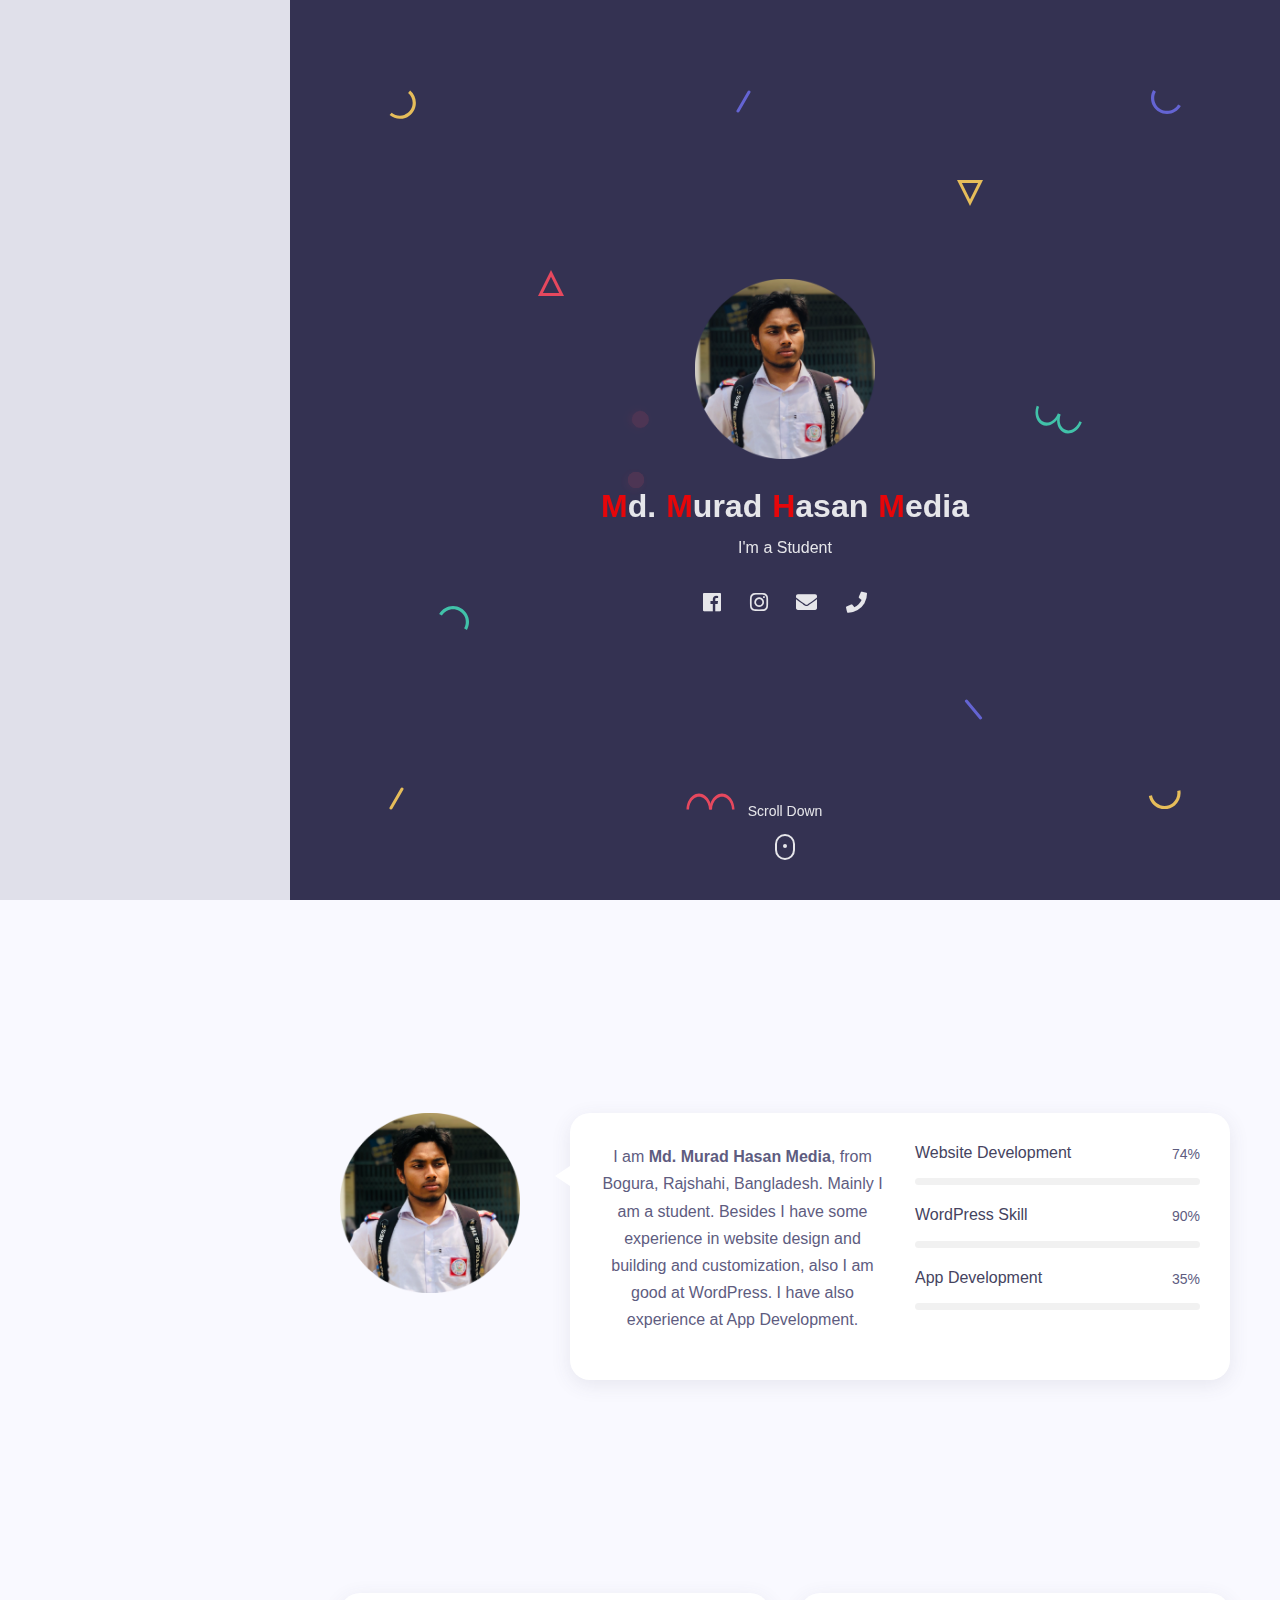
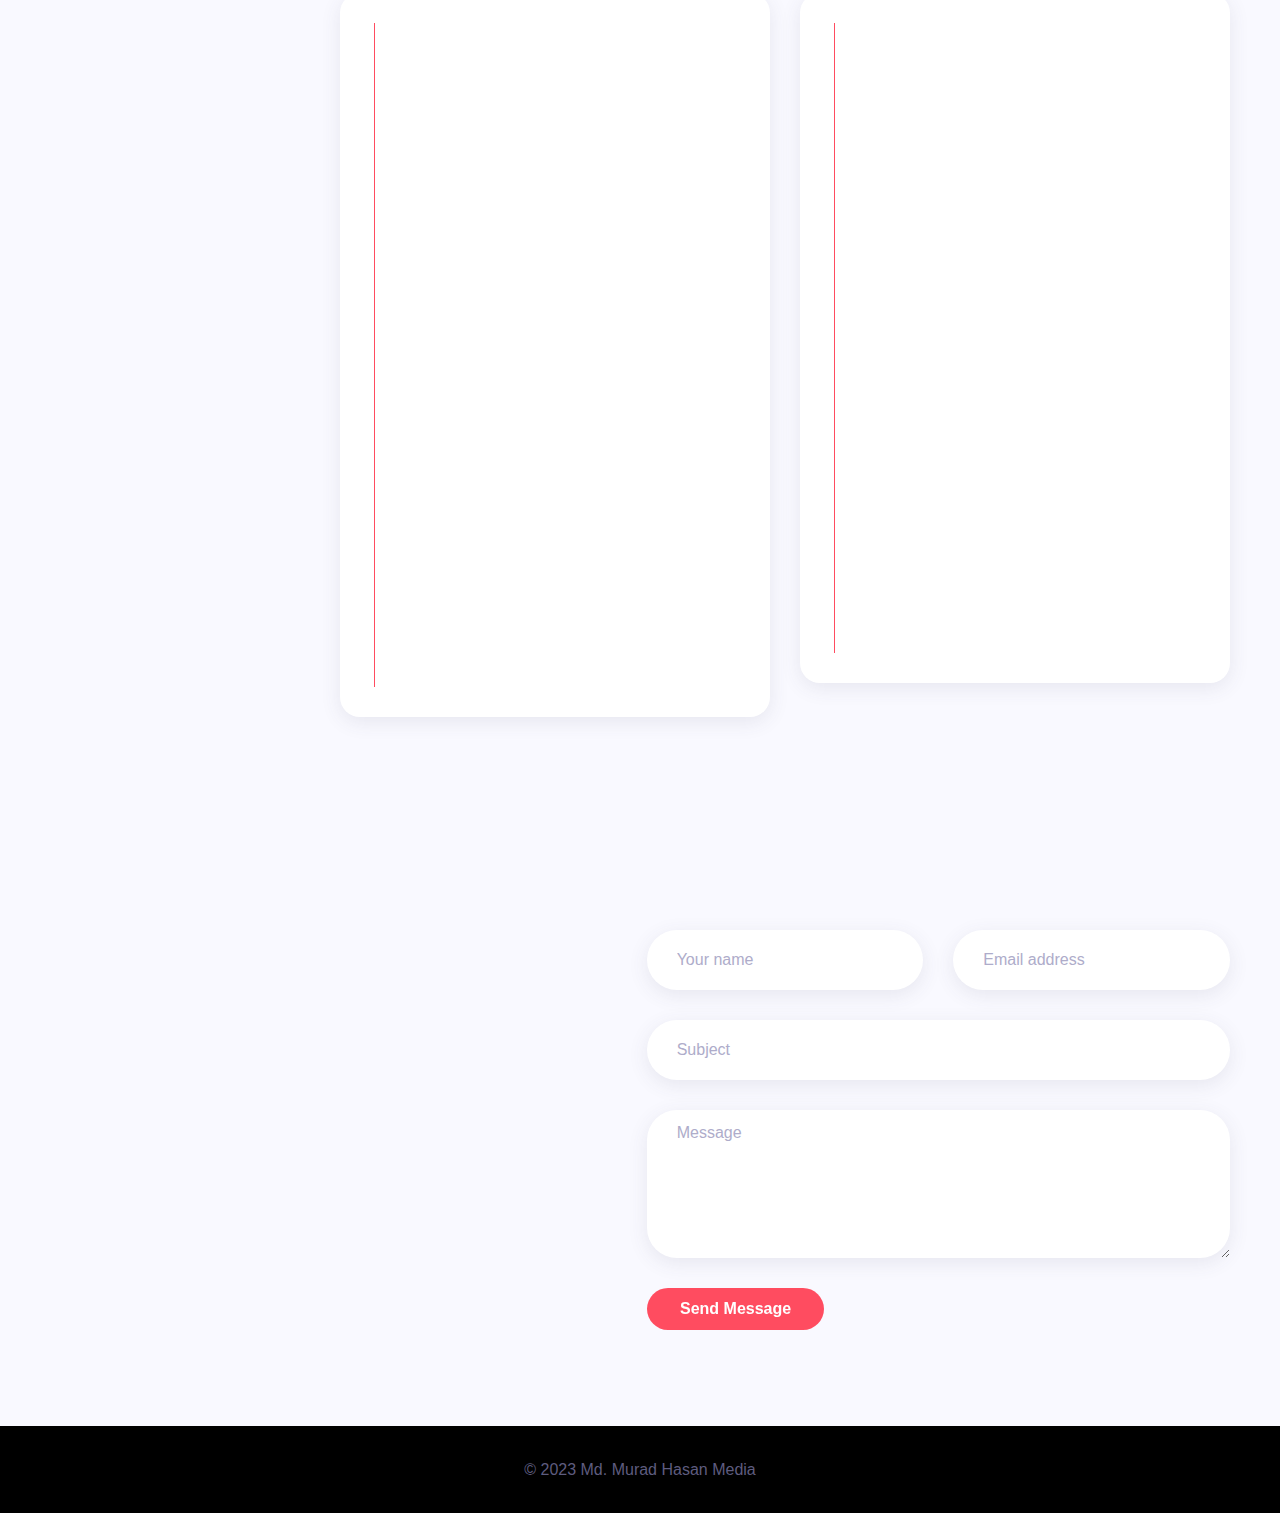
==== commit bd5d9d7b: "Update index.html" ====
--- a/index.html
+++ b/index.html
@@ -280,8 +280,8 @@
 						<div class="timeline-container wow fadeInUp" data-wow-delay="0.2s">
 							<div class="content">
 								
-								<h3 class="title">Front-End Developer</h3>
-								<p>Lorem ipsum dolor sit amet quo ei simul congue exerci ad nec admodum perfecto.</p>
+								<h3 class="title">WordPress Developer</h3>
+								<p>I have been working with wordpress ever since I joined professional. I have different types of projectors and also work with different types of wordpress themes, plugins.</p>
 							</div>
 						</div>
 
@@ -289,8 +289,8 @@
 						<div class="timeline-container wow fadeInUp" data-wow-delay="0.4s">
 							<div class="content">
 								<span class="time">2013 - 2009</span>
-								<h3 class="title">Back-End Developer</h3>
-								<p>Lorem ipsum dolor sit amet quo ei simul congue exerci ad nec admodum perfecto.</p>
+								<h3 class="title">App Developer</h3>
+								<p>I don't have much idea about app development as I am new to app development. Trying to learn app development through various courses and inshallah will be successful someday.</p>
 							</div>
 						</div>
 
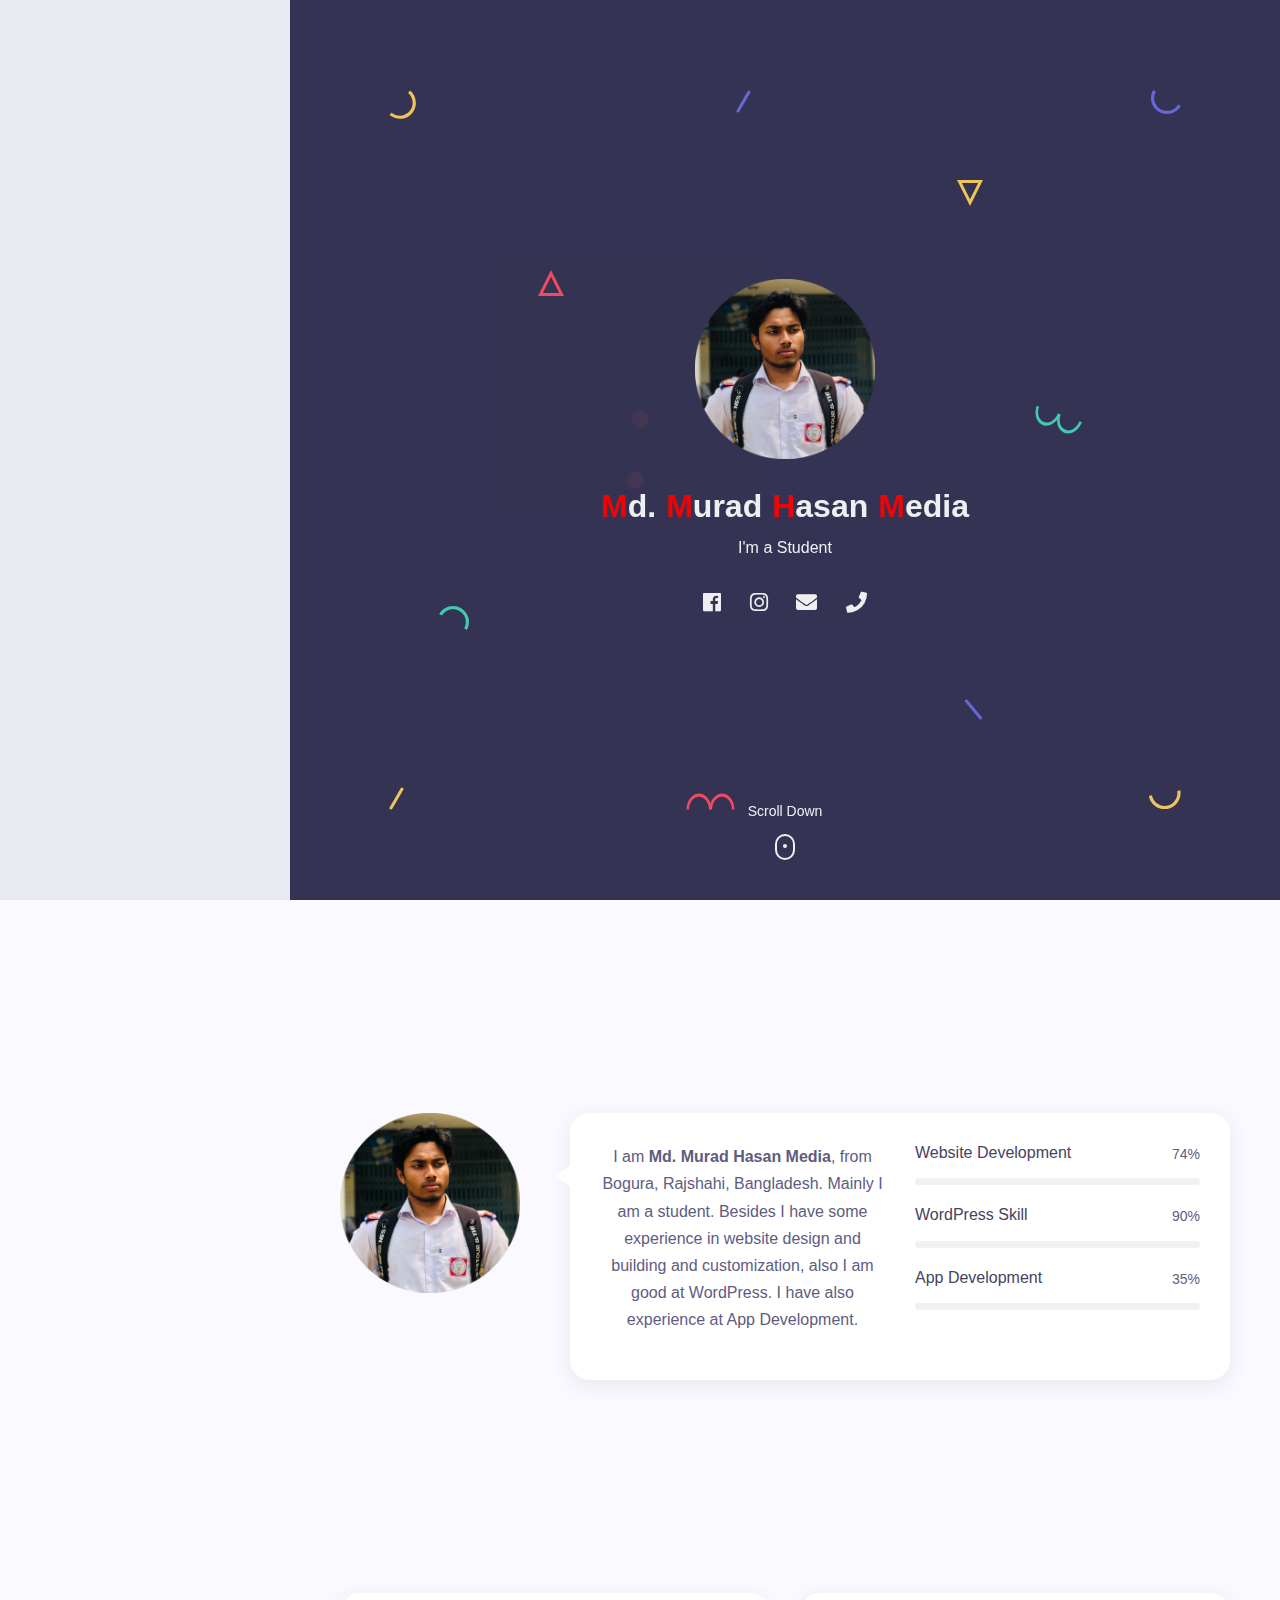
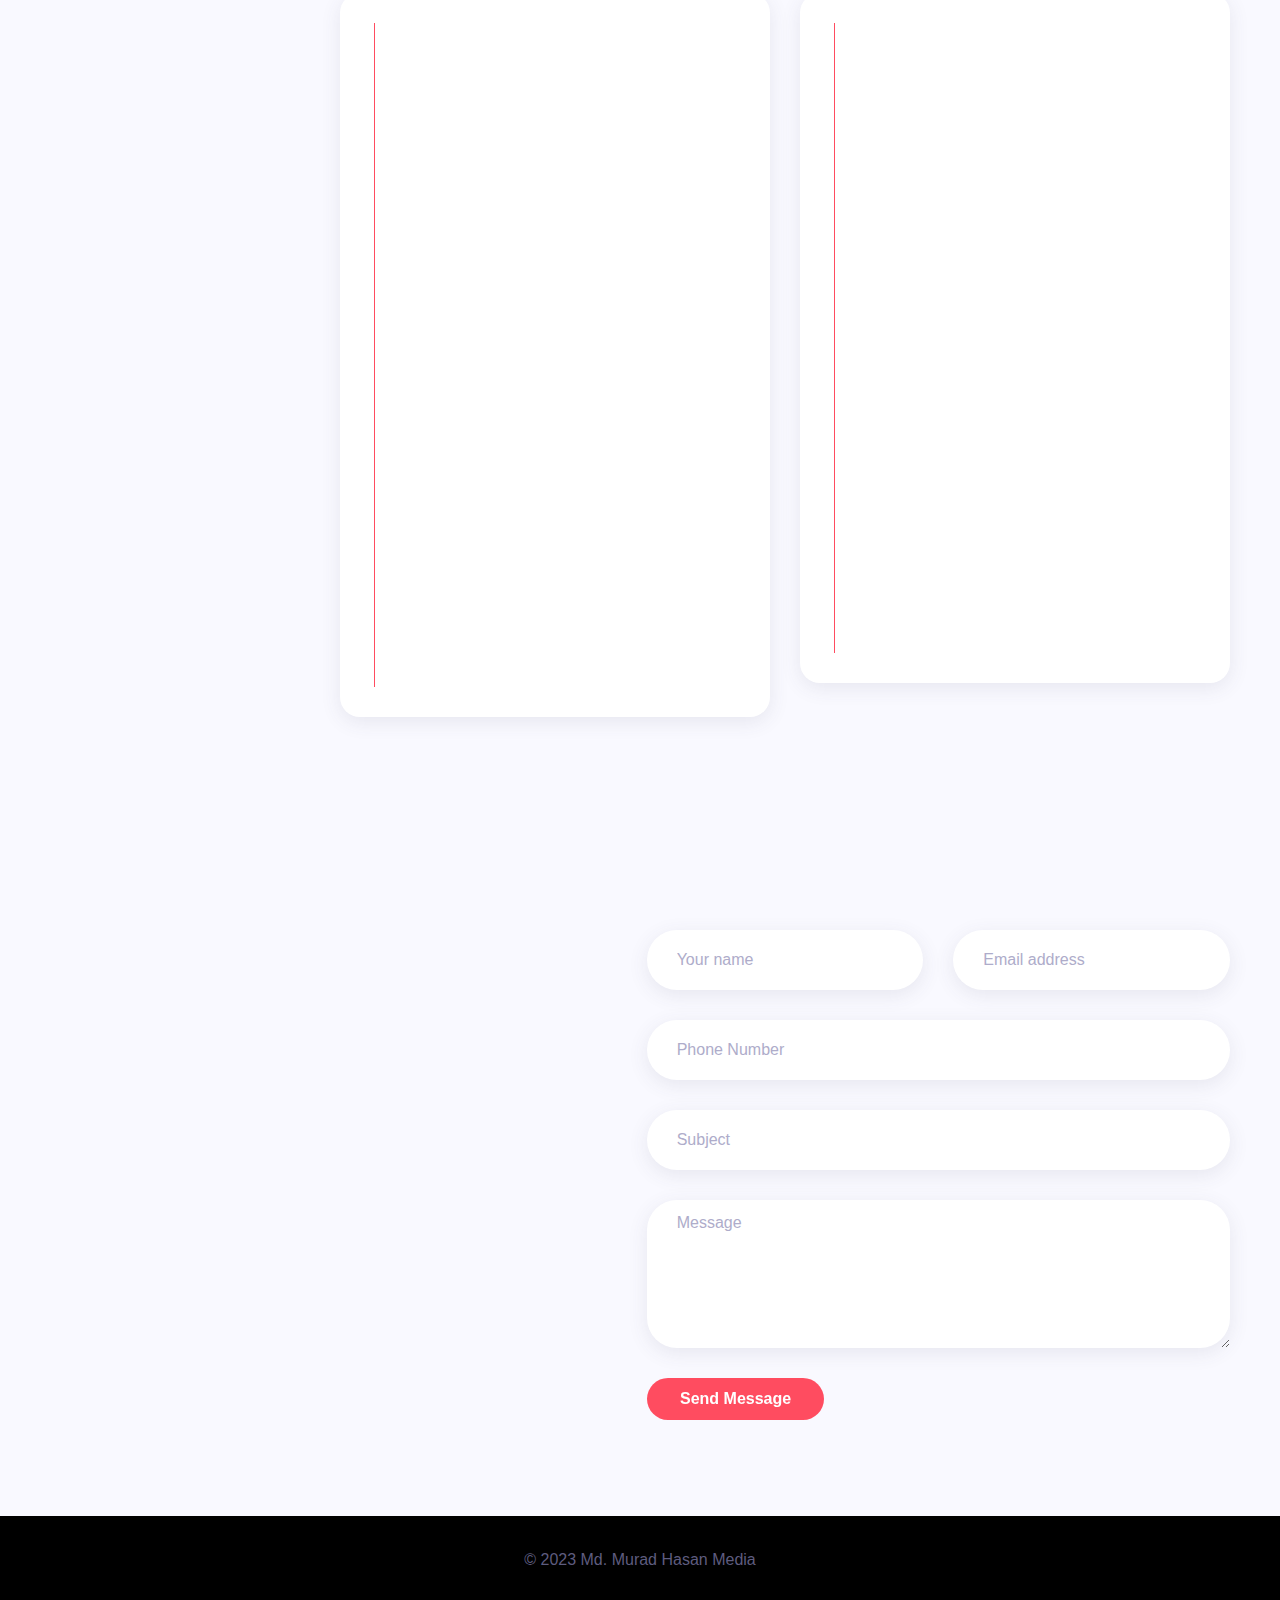
==== commit 3e9a6f42: "Update index.html" ====
--- a/index.html
+++ b/index.html
@@ -325,13 +325,14 @@
 					<!-- contact info -->
 					<div class="contact-info">
 						<h3 class="wow fadeInUp">Let's talk about everything!</h3>
-						<p class="wow fadeInUp">Don't like forms? Send me an <a href="mailto:name@example.com">email</a>. 👋</p>
+						<p class="wow fadeInUp">Don't like forms? Send me an <a href="mailto: mdmuradhasanmedia@gmail.com">email</a>. 👋</p>
 					</div>
 				</div>
 
+			
 				<div class="col-md-8">
 					<!-- Contact Form -->
-					<form id="contact-form" class="contact-form mt-6" method="post" action="https://jthemes.net/themes/html/bolby/demo/form/contact.php">
+					<form id="contact-form" class="contact-form mt-6" method="post" action="form/contact.php">
 						
 						<div class="messages"></div>
 						
@@ -348,6 +349,14 @@
 								<!-- Email input -->
 								<div class="form-group">
 									<input type="email" class="form-control" id="InputEmail" name="InputEmail" placeholder="Email address" required="required" data-error="Email is required.">
+									<div class="help-block with-errors"></div>
+								</div>
+							</div>
+
+							<div class="column col-md-12">
+								<!-- Phone Number input -->
+								<div class="form-group">
+									<input type="phonenumber" class="form-control" id="InputPhoneNumber" name="InputPhoneNumber" placeholder="Phone Number" required="required" data-error="Phone Number is required.">
 									<div class="help-block with-errors"></div>
 								</div>
 							</div>
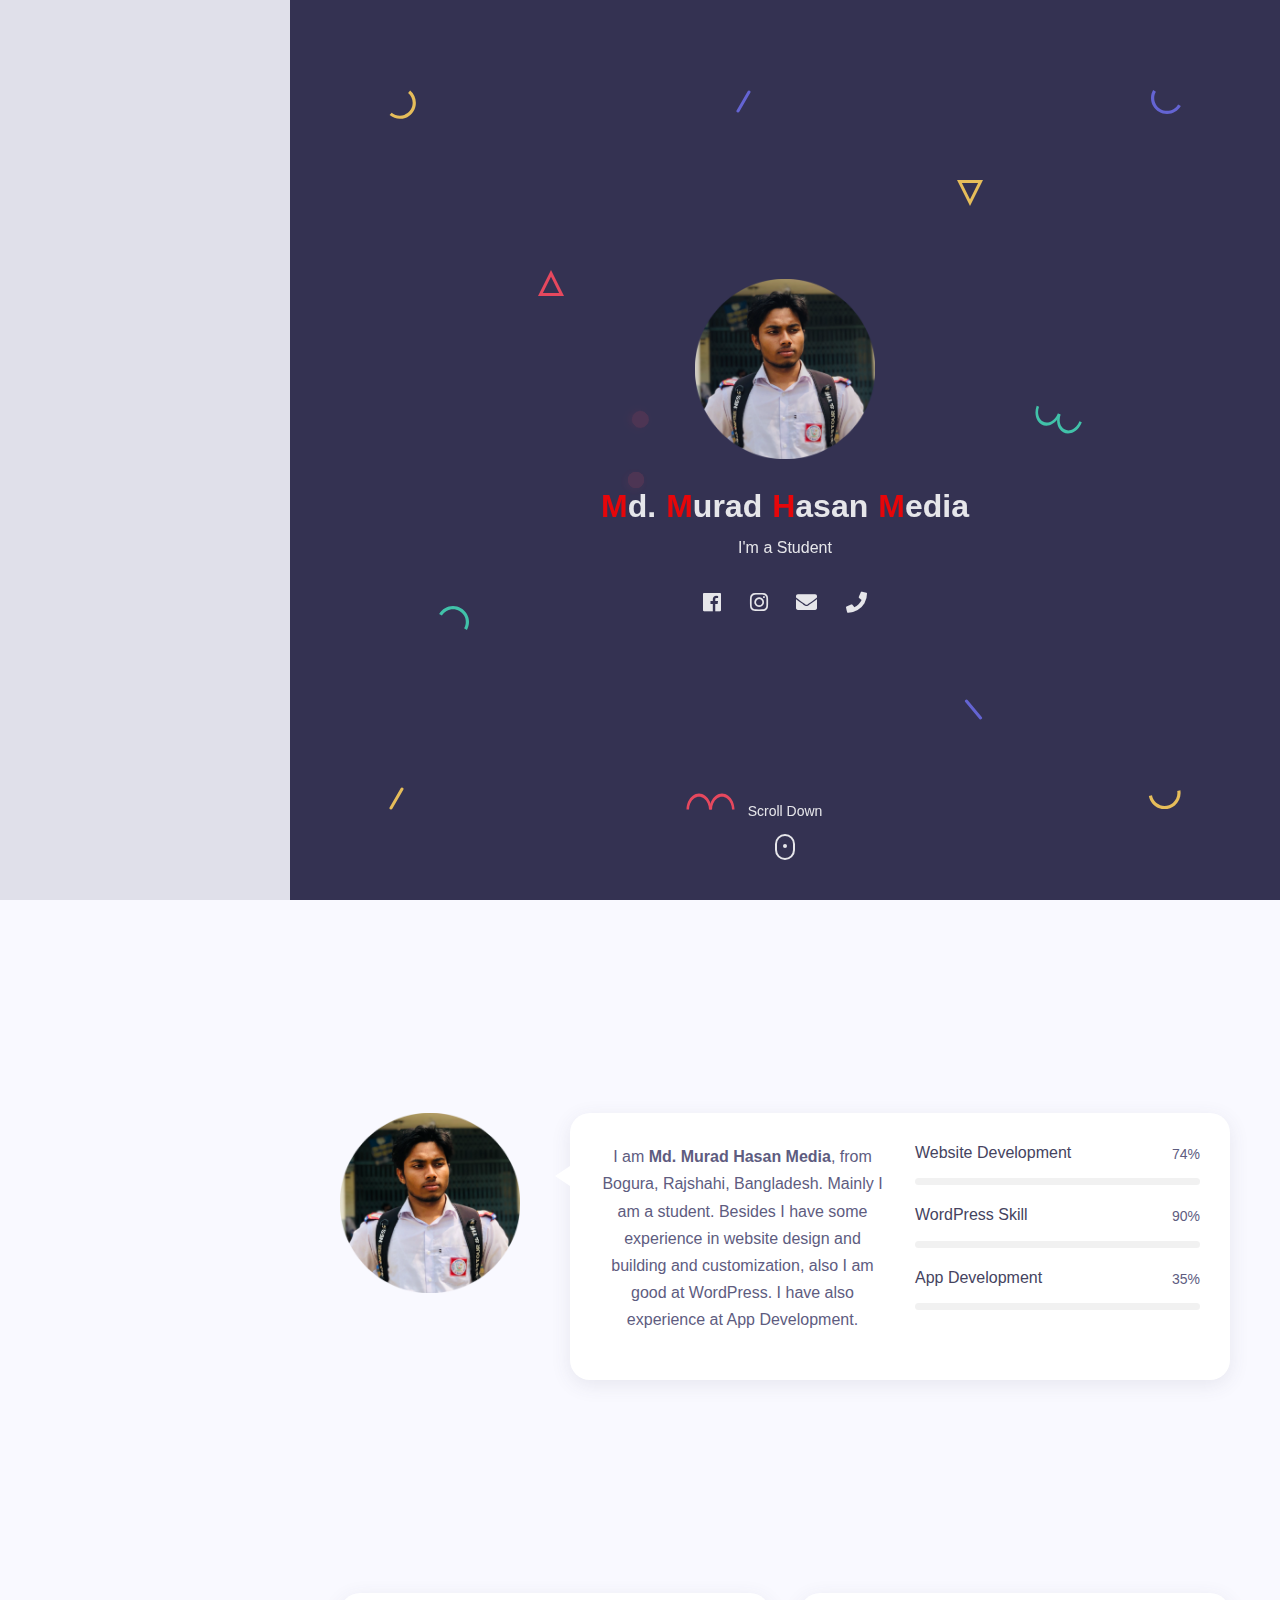
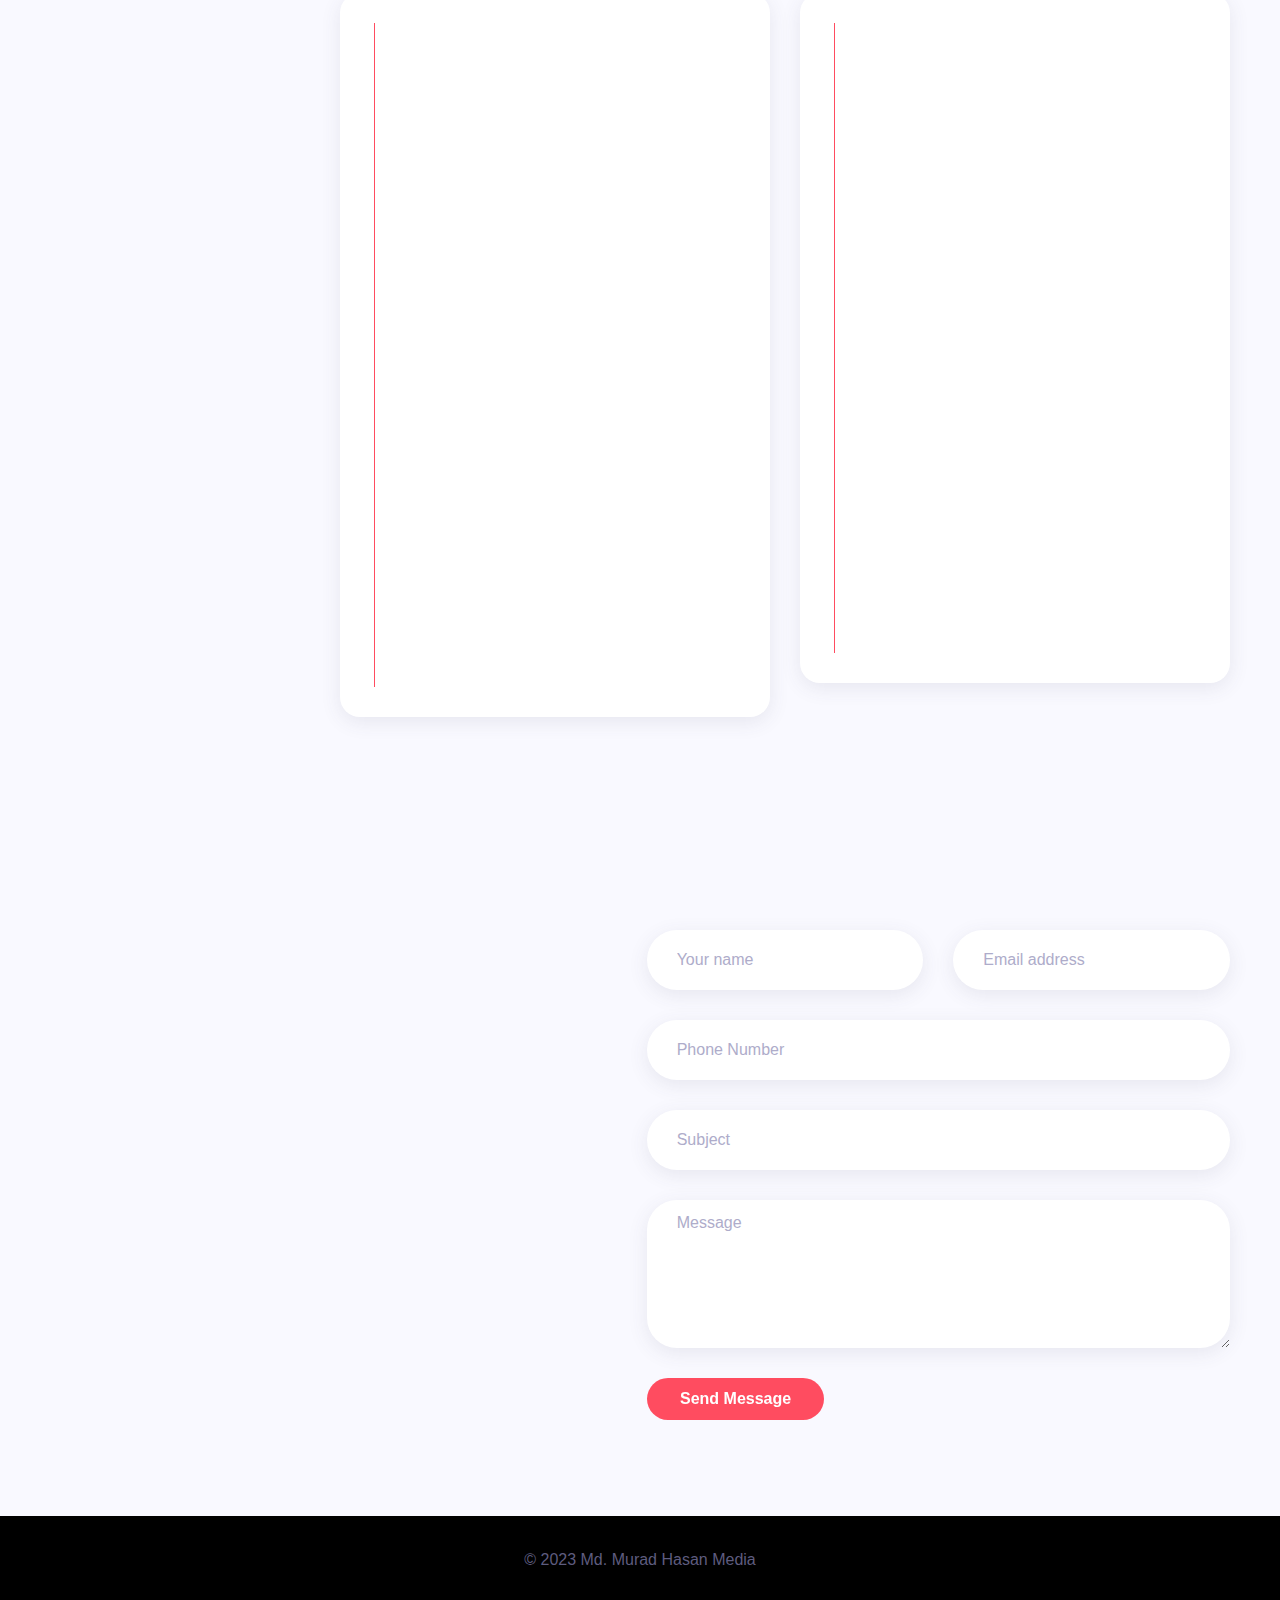
==== commit 8dd0f566: "Update index.html" ====
--- a/index.html
+++ b/index.html
@@ -332,7 +332,7 @@
 			
 				<div class="col-md-8">
 					<!-- Contact Form -->
-					<form id="contact-form" class="contact-form mt-6" method="post" action="form/contact.php">
+					<form id="contact-form" class="contact-form mt-6" method="post" action="https://mdmuradhasanmedia.github.io/portfolio/form/contact.php">
 						
 						<div class="messages"></div>
 						
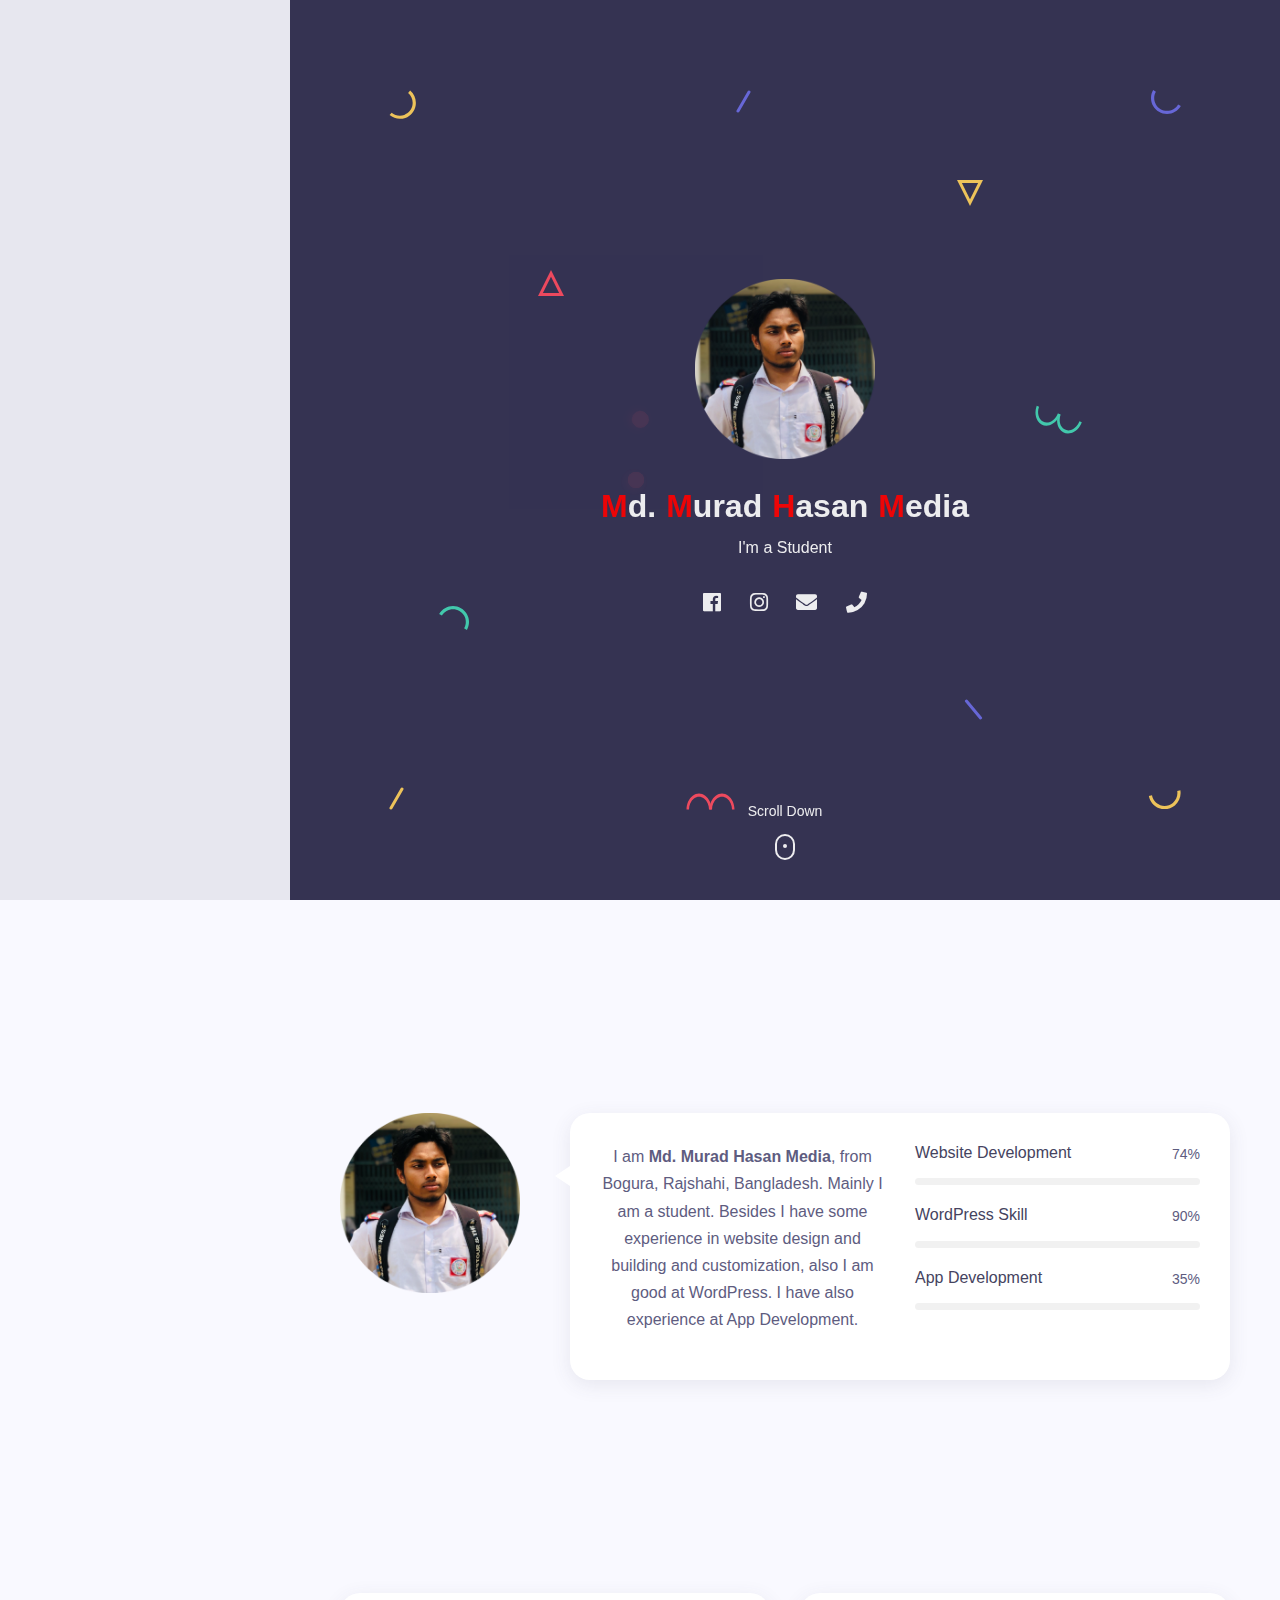
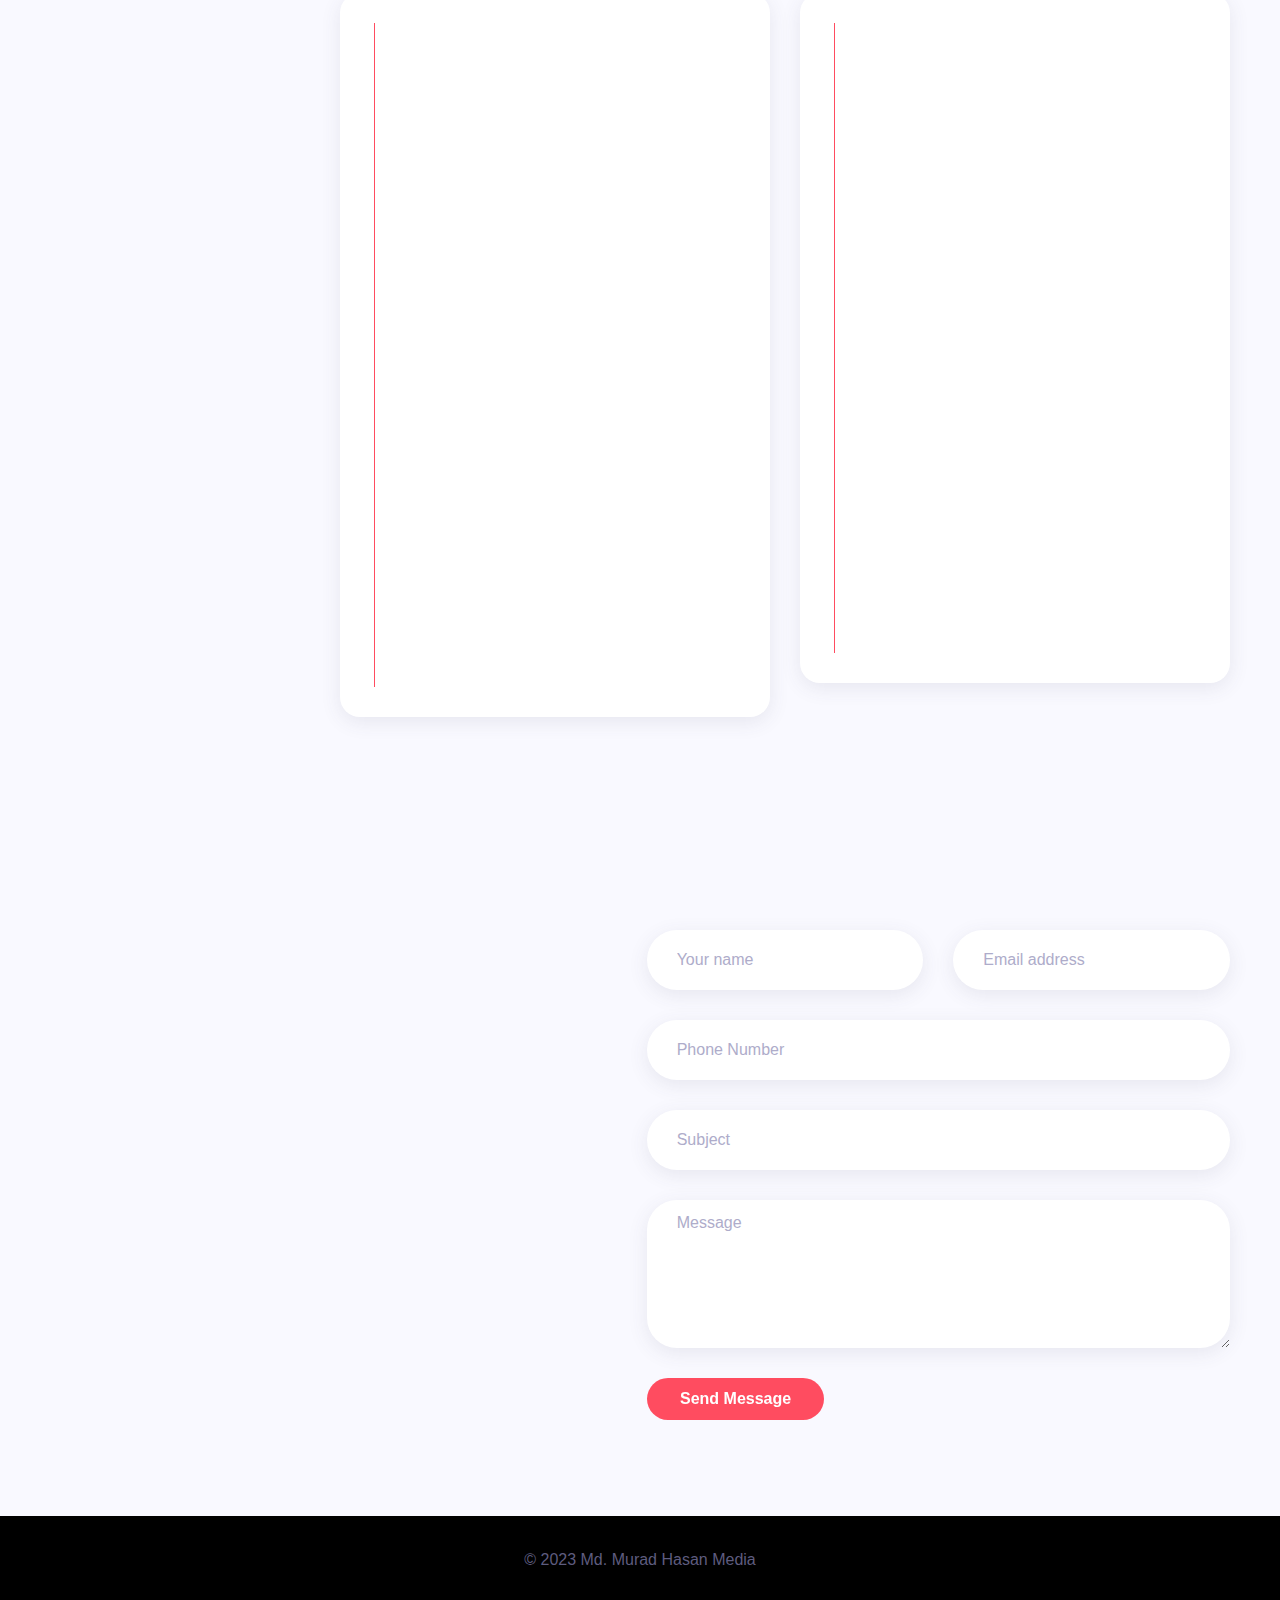
==== commit 0eba9858: "Update index.html" ====
--- a/index.html
+++ b/index.html
@@ -76,7 +76,7 @@
 
 				<!-- info -->
 				<h1 class="mb-2 mt-0"><b><font size="6" color="#ff0000">M</font><font size="6" color="#fff">d.</font> <font size="6" color="#ff0000">M</font><font size="6" color="#fff">urad</font> <font size="6" color="#ff0000">H</font><font size="6" color="#fff">asan</font> <font size="6" color="#ff0000">M</font><font size="6" color="#fff">edia</font></b></h1>
-				<span>I'm a <span class="text-rotating">Student, Website Designer, Front-End Developer, WordPress Developer, App Developer</span></span>
+				<span>I'm a <span class="text-rotating">Student, Front-End Web Developer, Back-end Web Developer, WordPress Developer, App Developer</span></span>
 
 				<!-- social icons -->
 				<ul class="social-icons light list-inline mb-0 mt-4">
@@ -84,7 +84,7 @@
 					<li class="list-inline-item"><a href="https://instagram.com/mdmuradhasanmedia"><i class="fab fa-instagram"></i></a></li>
 					<li class="list-inline-item"><a href="mailto: mdmuradhasanmedia@gmail.com"><i class="fa fa-envelope"></i></a></li>
 					
-                    <li class="list-inline-item"><a href="tel:+8801576441820"><i class="fa fa-phone"></i></a></li>
+                    <li class="list-inline-item"><a href="tel:+8801623876108"><i class="fa fa-phone"></i></a></li>
 					
 				</ul>
 
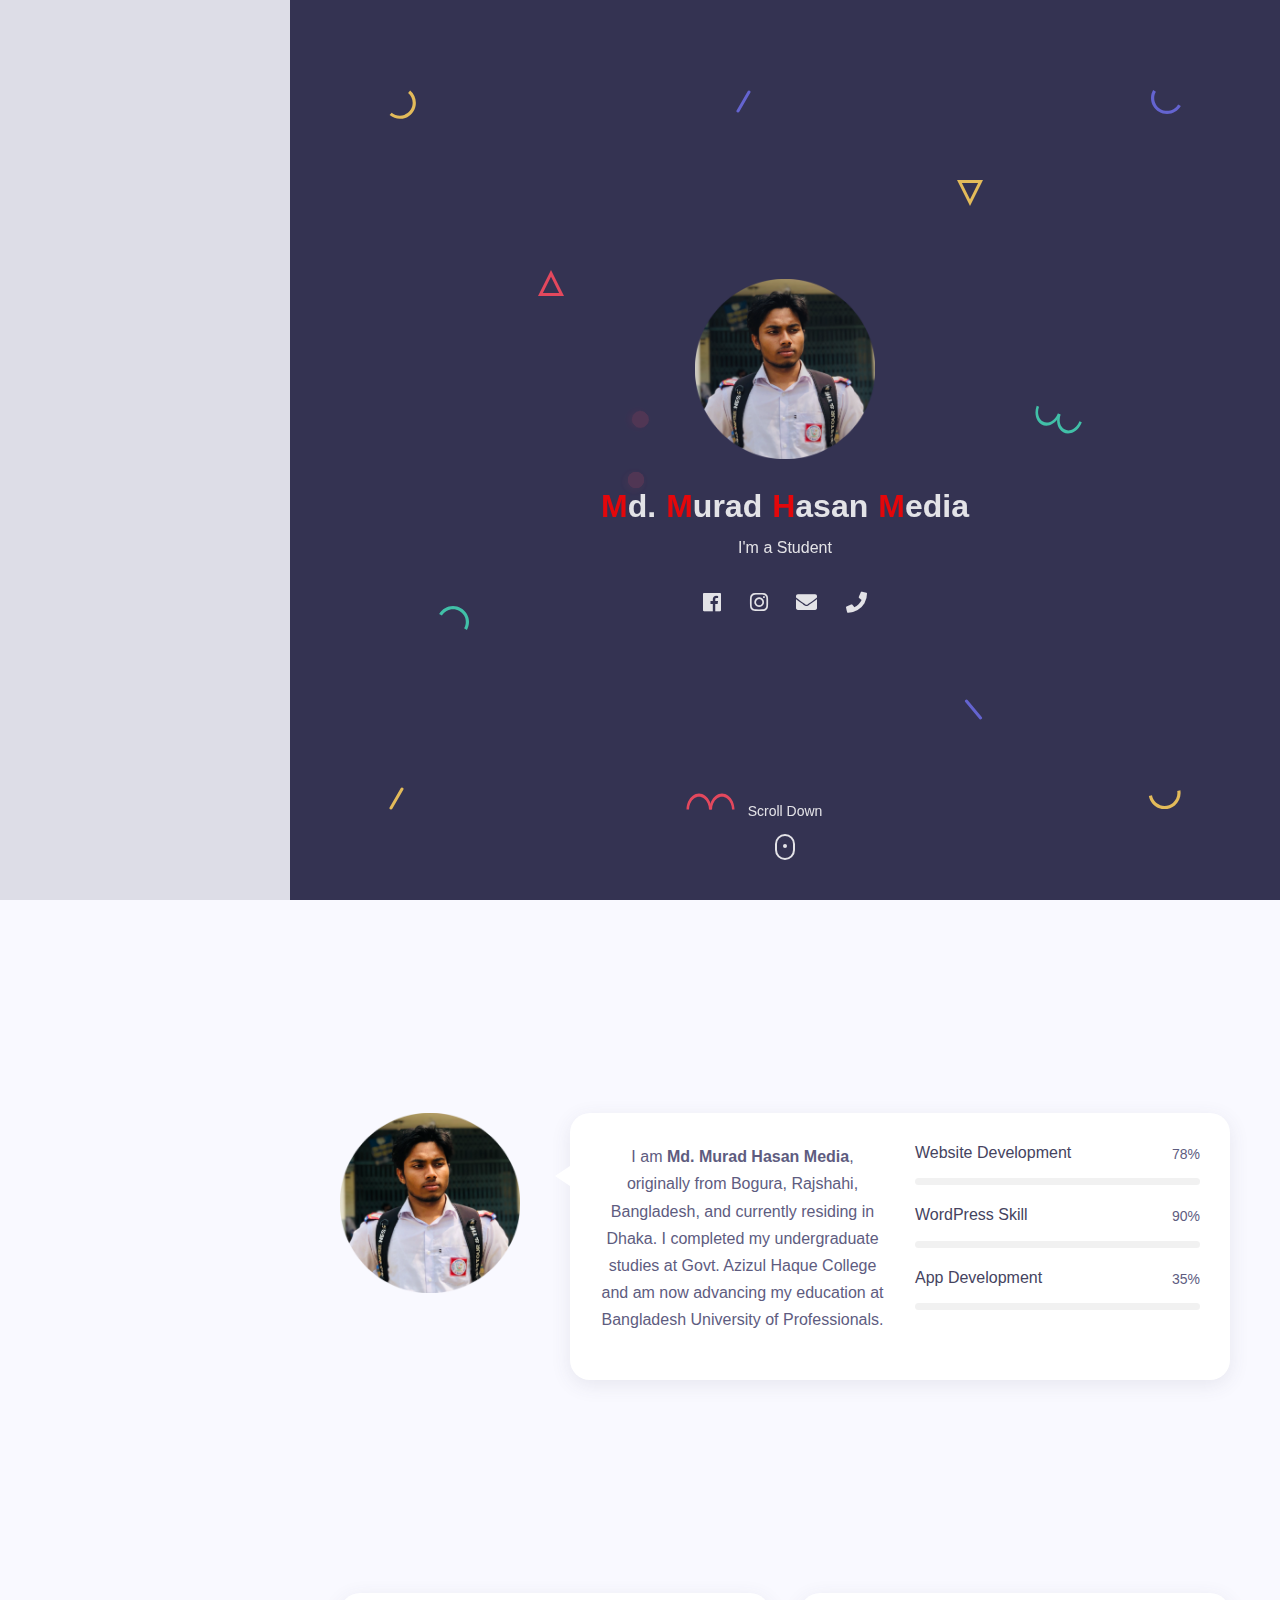
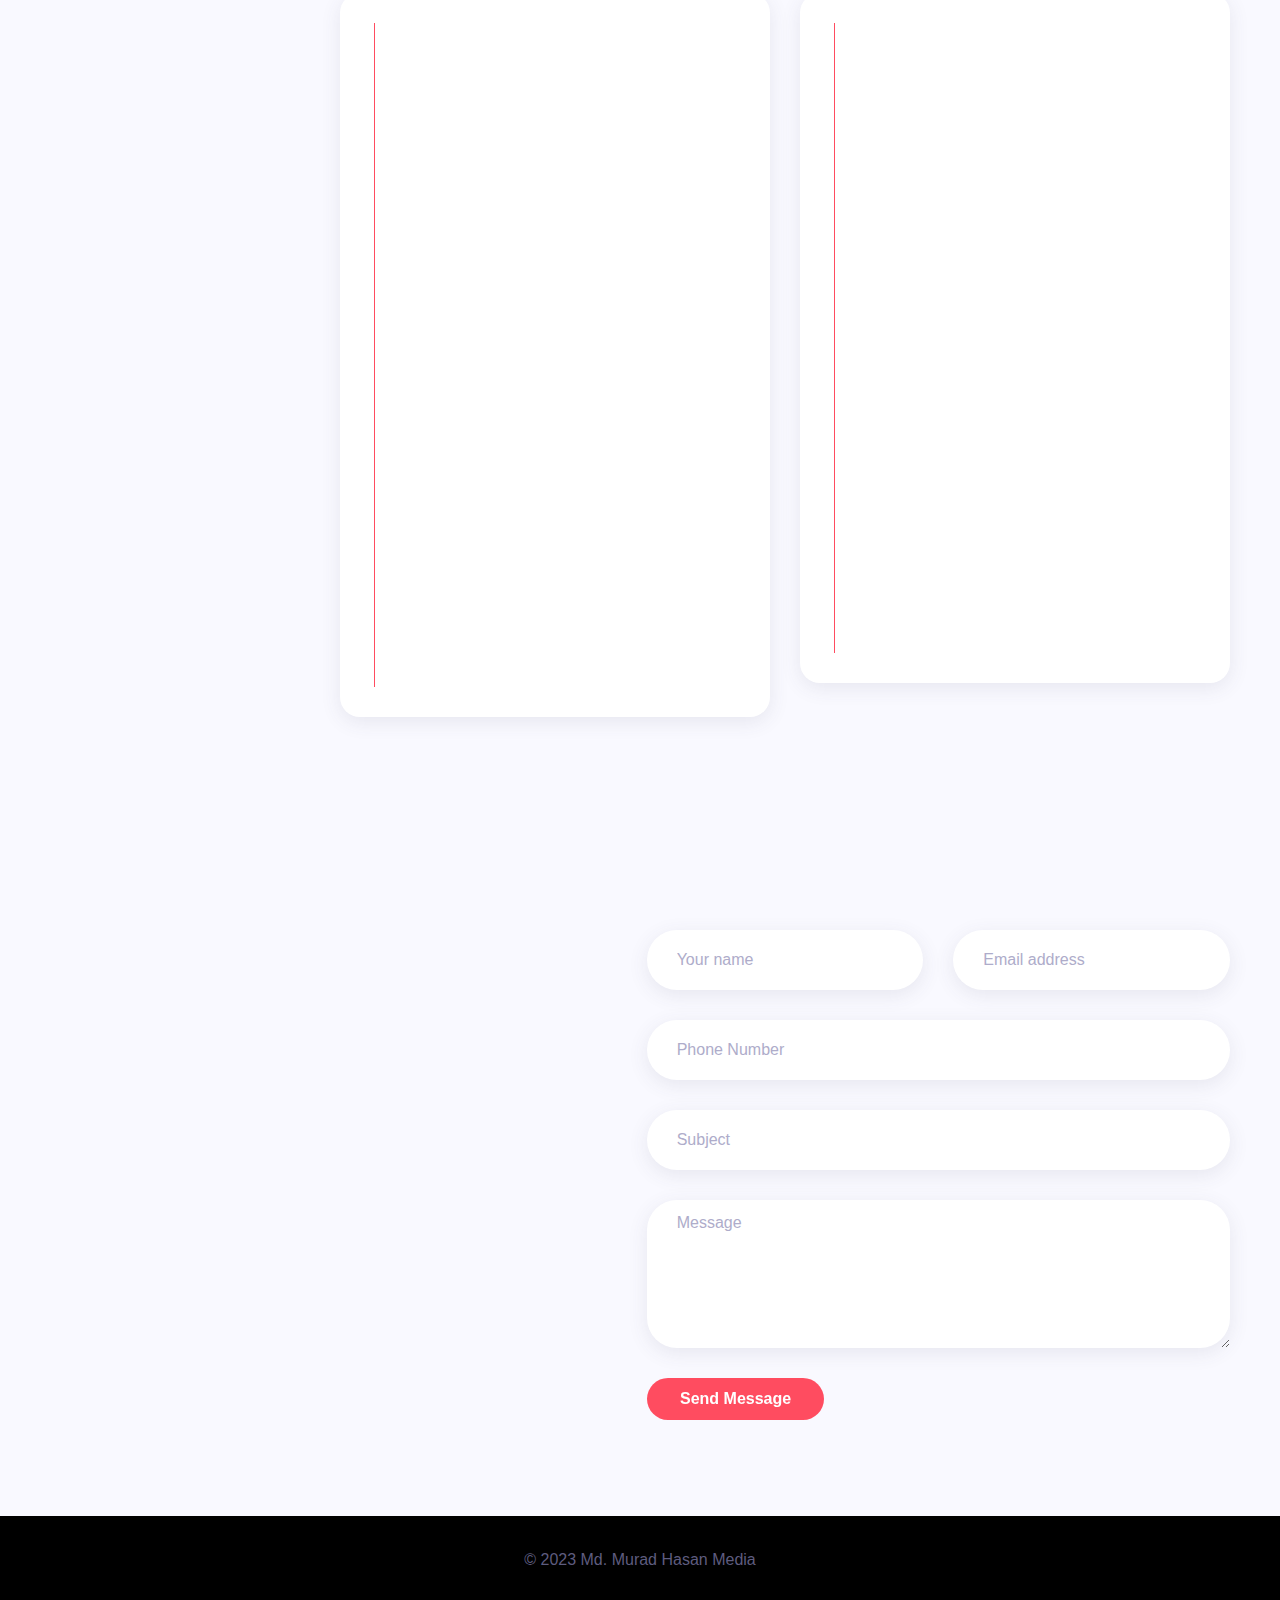
==== commit 81635d92: "Update index.html" ====
--- a/index.html
+++ b/index.html
@@ -156,8 +156,7 @@
 						<div class="row">
 							<div class="col-md-6">
 								<!-- about text -->
-								<center> <p>I am <b>Md. Murad Hasan Media</b>, from Bogura, Rajshahi, Bangladesh. Mainly I am a student. Besides I have some experience in website design and building and customization, also I am good at WordPress. I have also experience at App Development.</p> </center>
-							
+				<center><p>I am <b>Md. Murad Hasan Media</b>, originally from Bogura, Rajshahi, Bangladesh, and currently residing in Dhaka. I completed my undergraduate studies at Govt. Azizul Haque College and am now advancing my education at Bangladesh University of Professionals.</p></center>					
 								<div class="spacer d-md-none d-lg-none" data-height="30"></div>
 							</div>
 							<div class="col-md-6">
@@ -165,7 +164,7 @@
 								<div class="skill-item">
 									<div class="skill-info clearfix">
 										<h4 class="float-left mb-3 mt-0">Website Development</h4>
-										<span class="float-right">74%</span>
+										<span class="float-right">78%</span>
 									</div>
 									<div class="progress">
 										<div class="progress-bar data-background" role="progressbar" aria-valuemin="0" aria-valuemax="100" aria-valuenow="74" data-color="#FFD15C">
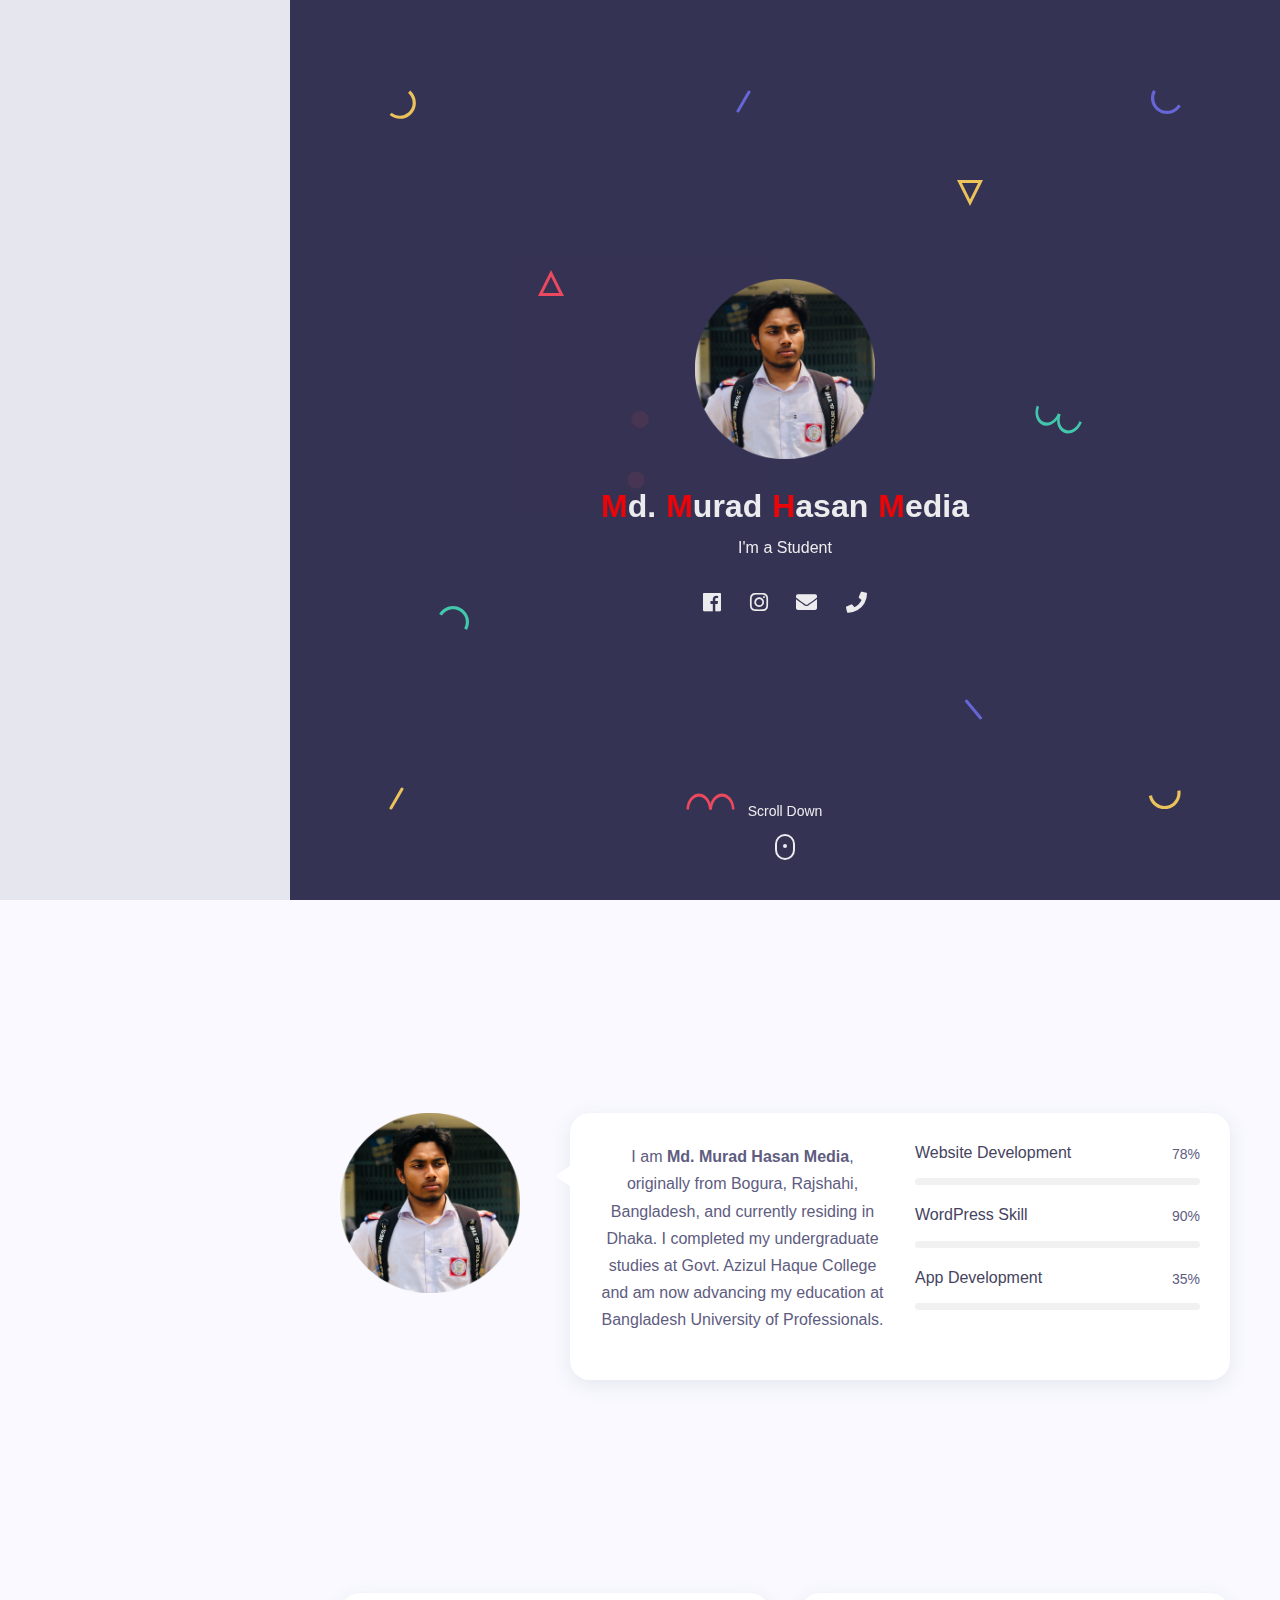
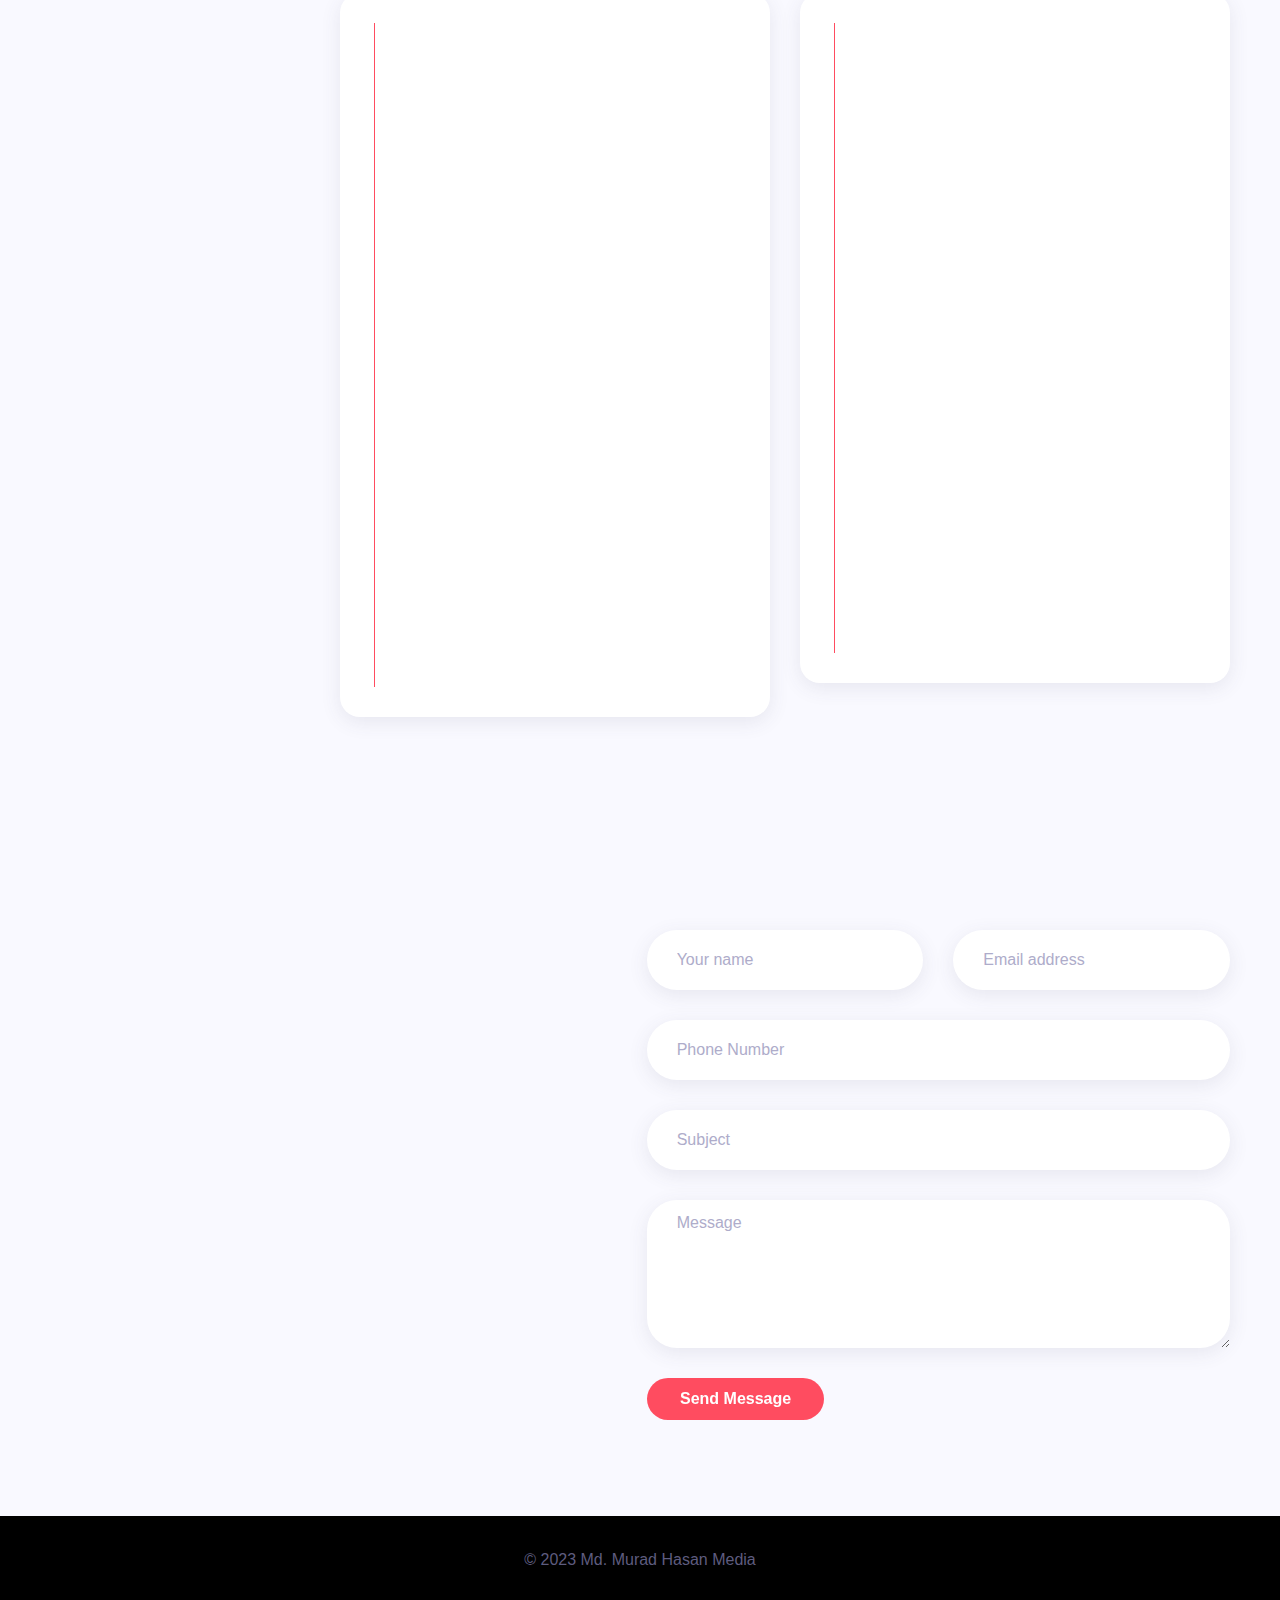
==== commit 04503ebb: "Update index.html" ====
--- a/index.html
+++ b/index.html
@@ -4,7 +4,7 @@
 <head>
 	<meta http-equiv="Content-Type" content="text/html; charset=UTF-8">
 	<title>Md. Murad Hasan Media's Portfolio</title>
-	<meta name="description" content="Md. Murad Hasan Media's Portfolio">
+	<meta name="description" content="Md. Murad Hasan's Portfolio">
 	<meta name="viewport" content="width=device-width, initial-scale=1, maximum-scale=1">
 	<link rel="shortcut icon" type="image/x-icon" href="images/favicon.png">
 
